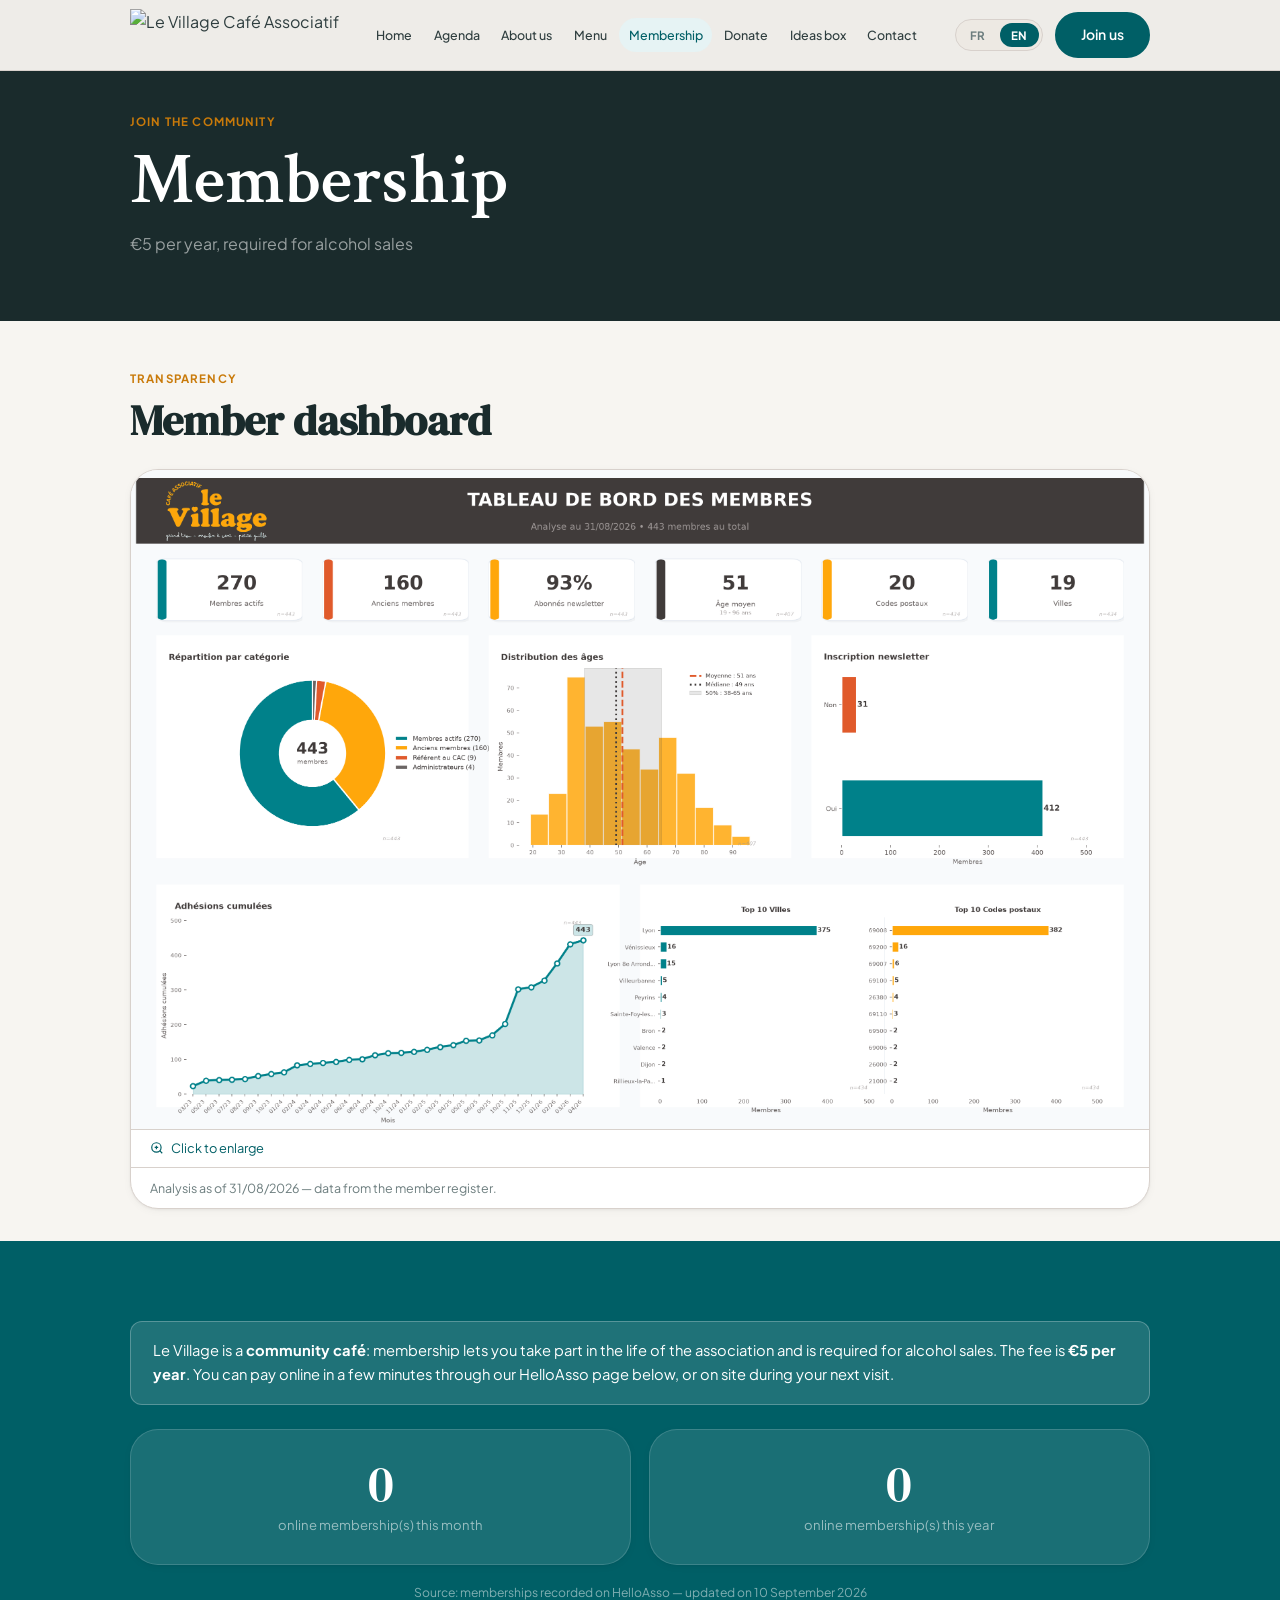
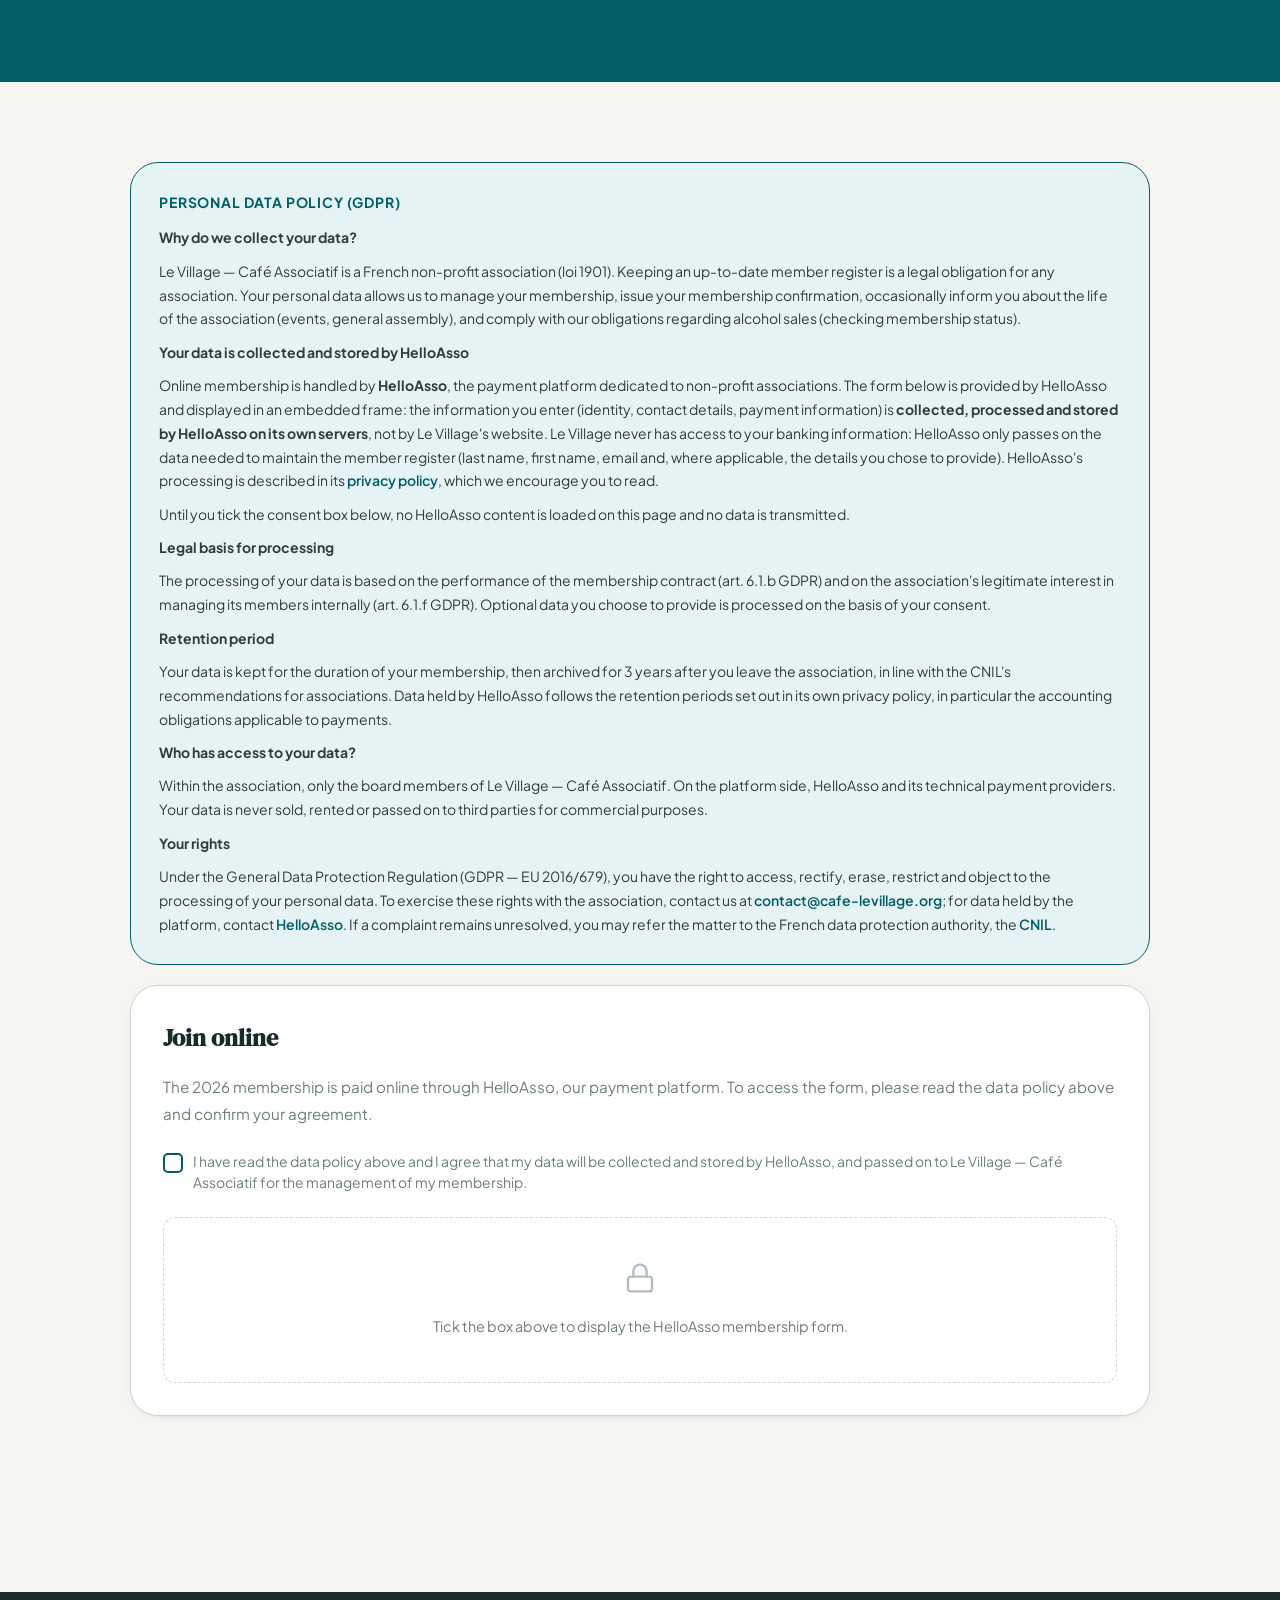
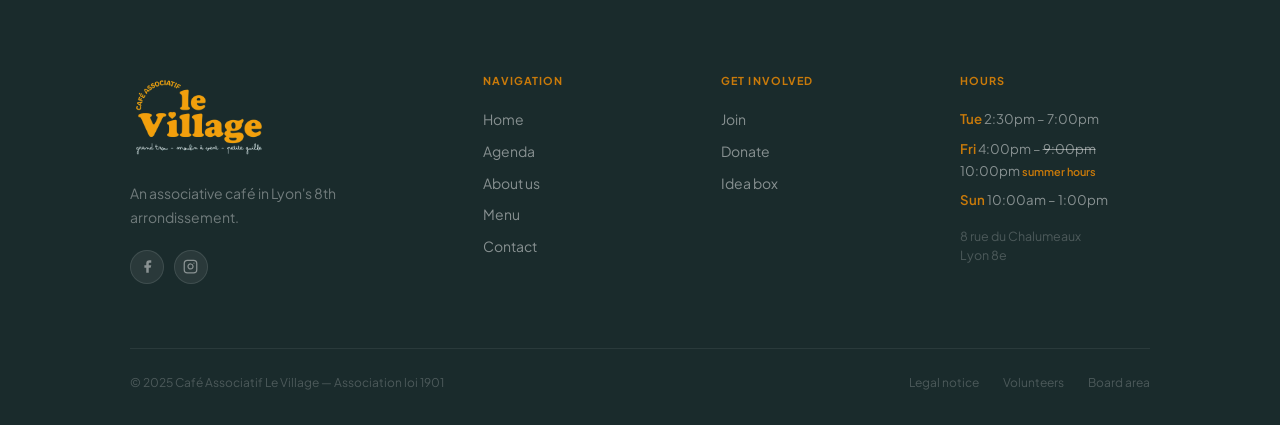
==== adhesion.html @ 0776494a "style(contenu): retirer les tics d'ecriture IA sur adhesion, don et benevoles Troisieme partie de la" ====
<!DOCTYPE html>
<html lang="fr">
<head>
  <meta charset="UTF-8">
  <meta name="viewport" content="width=device-width, initial-scale=1.0">
  <title>Adhésion — Le Village · Café Associatif Lyon 8e</title>
  <link rel="preconnect" href="https://fonts.googleapis.com">
  <link rel="preconnect" href="https://fonts.gstatic.com" crossorigin>
  <link rel="icon" type="image/jpeg" href="assets/images/favicon.jpg">
  <link rel="stylesheet" href="assets/css/village-shared.css">
  <style>
    .stats-grid { display:grid; grid-template-columns:1fr 1fr; gap:1.1rem; }
    .stat-card { background:var(--white); border:1px solid var(--border); border-radius:var(--r-xl); padding:1.75rem 1.25rem; text-align:center; box-shadow:var(--shadow-sm); }
    .stat-num  { font-family:var(--font-display); font-size:3.2rem; color:var(--teal); line-height:1; display:block; margin-bottom:.3rem; }
    .stat-lbl  { font-size:.82rem; color:var(--muted); }
    .banner .banner-hl { color:var(--white); }
    .stats-source { text-align:center; font-size:.76rem; color:rgba(255,255,255,.5); margin-top:1.1rem; margin-bottom:0; }
    .adhesion-card { background:var(--white); border:1px solid var(--border); border-radius:var(--r-xl); padding:2rem; box-shadow:var(--shadow-sm); margin-top:1.25rem; }
    .adhesion-card h2 { font-family:var(--font-display); font-size:1.5rem; color:var(--dark); margin-bottom:1rem; }
    .adhesion-card > p { font-size:.95rem; color:var(--muted); line-height:1.75; margin-bottom:1.5rem; }
    .sr-only { position:absolute; width:1px; height:1px; padding:0; margin:-1px; overflow:hidden; clip:rect(0,0,0,0); white-space:nowrap; border:0; }
    .checkbox-label { display:flex; align-items:flex-start; gap:.65rem; font-size:.875rem; color:var(--muted); cursor:pointer; line-height:1.5; }
    .checkbox-box { display:block; flex:0 0 1.25rem; width:1.25rem; height:1.25rem; margin-top:.1rem; border:2px solid var(--teal); border-radius:5px; background:var(--white); position:relative; transition:background .15s, border-color .15s; }
    #rgpd-consent:checked + .checkbox-label .checkbox-box { background:var(--amber); border-color:var(--amber); }
    #rgpd-consent:checked + .checkbox-label .checkbox-box::after { content:''; position:absolute; left:4px; top:1px; width:6px; height:10px; border:solid var(--white); border-width:0 2px 2px 0; transform:rotate(45deg); }
    #rgpd-consent:focus-visible + .checkbox-label .checkbox-box { outline:2px solid var(--teal); outline-offset:2px; }
    .ha-gate { border:1.5px dashed var(--border); border-radius:var(--r-md); padding:2.75rem 1.5rem; text-align:center; margin-top:1.5rem; background:var(--bg, transparent); }
    .ha-gate svg { width:2rem; height:2rem; color:var(--muted); opacity:.5; margin-bottom:.85rem; }
    .ha-gate p { font-size:.9rem; color:var(--muted); line-height:1.6; margin:0; }
    .ha-widget { margin-top:1.5rem; animation:fadeUp .45s ease both; }
    .ha-widget iframe { width:100%; height:750px; border:none; border-radius:var(--r-md); display:block; }
    .ha-fallback { font-size:.82rem; color:var(--muted); text-align:center; line-height:1.6; margin:1rem 0 0; }
    .ha-fallback a { color:var(--teal); font-weight:600; }
    @keyframes fadeUp { from { opacity:0; transform:translateY(10px); } to { opacity:1; transform:none; } }
    .rgpd-card { background:var(--teal-light); border:1.5px solid var(--teal); border-radius:var(--r-xl); padding:1.75rem; }
    .rgpd-card h3 { font-size:.875rem; font-weight:700; color:var(--teal); margin-bottom:.75rem; text-transform:uppercase; letter-spacing:.06em; }
    .rgpd-card p  { font-size:.875rem; color:var(--text); line-height:1.7; margin-bottom:.6rem; }
    .rgpd-card p:last-child { margin-bottom:0; }
    .rgpd-card a  { color:var(--teal); font-weight:600; }
    .dashboard-card { background:var(--white); border:1px solid var(--border); border-radius:var(--r-xl); overflow:hidden; box-shadow:var(--shadow-sm); margin-bottom:2rem; }
    .dashboard-card figcaption { font-size:.78rem; color:var(--muted); padding:.6rem 1.2rem; border-top:1px solid var(--border); }
    .dashboard-card .zoom-hint { justify-content:flex-start; padding:.5rem 1.2rem; }
    @media (max-width:600px) { .stats-grid { grid-template-columns:1fr; } .adhesion-card { padding:1.5rem 1.15rem; } }
  </style>
</head>
<body>

  <nav class="site-nav scrolled" id="site-nav">
    <div class="nav-inner">
      <a href="index.html" class="nav-logo"><img src="assets/images/logo-header.png" alt="Le Village Café Associatif"></a>
      <div class="nav-links" role="navigation">
        <a href="index.html" data-fr="Accueil" data-en="Home">Accueil</a>
        <a href="agenda.html" data-fr="Agenda" data-en="Agenda">Agenda</a>
        <a href="qui-sommes-nous.html" data-fr="Qui sommes-nous" data-en="About us">Qui sommes-nous</a>
        <a href="carte.html" data-fr="La Carte" data-en="Menu">La Carte</a>
        <a href="adhesion.html" class="active" data-fr="Adhésion" data-en="Membership">Adhésion</a>
        <a href="don.html" data-fr="Faire un don" data-en="Donate">Faire un don</a>
        <a href="boite-a-idees.html" data-fr="Boîte à idées" data-en="Ideas box">Boîte à idées</a>
        <a href="contact.html" data-fr="Contact" data-en="Contact">Contact</a>
      </div>
      <div class="nav-right">
        <div class="lang-switch">
          <button class="lang-btn active" data-lang="fr">FR</button>
          <button class="lang-btn" data-lang="en">EN</button>
        </div>
        <a href="adhesion.html" class="btn btn-primary nav-adhere" data-fr="Adhérer" data-en="Join us">Adhérer</a>
        <button class="nav-burger" id="nav-burger" aria-label="Menu" aria-expanded="false"><span></span><span></span><span></span></button>
      </div>
    </div>
  </nav>
  <div class="nav-drawer" id="nav-drawer">
    <a href="index.html" data-fr="Accueil" data-en="Home">Accueil</a>
    <a href="agenda.html" data-fr="Agenda" data-en="Agenda">Agenda</a>
    <a href="qui-sommes-nous.html" data-fr="Qui sommes-nous" data-en="About us">Qui sommes-nous</a>
    <a href="carte.html" data-fr="La Carte" data-en="Menu">La Carte</a>
    <a href="adhesion.html" data-fr="Adhésion" data-en="Membership">Adhésion</a>
    <a href="don.html" data-fr="Faire un don" data-en="Donate">Faire un don</a>
    <a href="boite-a-idees.html" data-fr="Boîte à idées" data-en="Ideas box">Boîte à idées</a>
    <a href="contact.html" data-fr="Contact" data-en="Contact">Contact</a>
  </div>

  <div class="page-hd">
    <div class="page-hd-inner">
      <span class="page-hd-label fin fin-1" data-fr="Rejoindre la communauté" data-en="Join the community">Rejoindre la communauté</span>
      <h1 class="page-hd-title fin fin-2" data-fr="Adhésion" data-en="Membership">Adhésion</h1>
      <p class="page-hd-sub fin fin-3" data-fr="5 € par an, obligatoire pour la vente d'alcool" data-en="€5 per year, required for alcohol sales">5 € par an, obligatoire pour la vente d'alcool</p>
    </div>
  </div>

  <main>
    <!-- Tableau de bord membres -->
    <section style="padding:3rem 0 0;">
      <div class="container">
        <p class="s-label reveal" data-fr="Transparence" data-en="Transparency">Transparence</p>
        <h2 class="s-title reveal" style="margin-bottom:1.5rem;" data-fr="Tableau de bord des membres" data-en="Member dashboard">Tableau de bord des membres</h2>
        <figure class="dashboard-card reveal">
          <img src="assets/images/dashboard-membres.png" class="js-zoomable" alt="Tableau de bord anonymisé des membres du Village" style="width:100%;display:block;">
          <div class="zoom-hint" aria-hidden="true">
            <svg width="14" height="14" viewBox="0 0 24 24" fill="none" stroke="currentColor" stroke-width="2"><circle cx="11" cy="11" r="8"/><line x1="21" y1="21" x2="16.65" y2="16.65"/><line x1="11" y1="8" x2="11" y2="14"/><line x1="8" y1="11" x2="14" y2="11"/></svg>
            <span data-fr="Cliquer pour agrandir" data-en="Click to enlarge">Cliquer pour agrandir</span>
          </div>
          <figcaption data-fr="Analyse au 31/08/2026 — données issues du registre des membres." data-en="Analysis as of 31/08/2026 — data from the member register.">Analyse au 31/08/2026 — données issues du registre des membres.</figcaption>
        </figure>
      </div>
    </section>

    <!-- Notice + stats -->
    <section class="band-teal">
      <div class="container">
        <div class="banner reveal" style="background:rgba(255,255,255,.12);border:1.5px solid rgba(255,255,255,.25);color:white;">
          <p data-fr-rich="Le Village est un <strong class=&quot;banner-hl&quot;>café associatif</strong> : l'adhésion permet de participer à la vie de l'association et est obligatoire pour la vente d'alcool. La cotisation est de <strong class=&quot;banner-hl&quot;>5 € par an</strong>. Elle se règle en ligne, en quelques minutes, via notre page HelloAsso ci-dessous, ou directement sur place lors de votre prochaine visite."
             data-en-rich="Le Village is a <strong class=&quot;banner-hl&quot;>community café</strong>: membership lets you take part in the life of the association and is required for alcohol sales. The fee is <strong class=&quot;banner-hl&quot;>€5 per year</strong>. You can pay online in a few minutes through our HelloAsso page below, or on site during your next visit.">Le Village est un <strong class="banner-hl">café associatif</strong> : l'adhésion permet de participer à la vie de l'association et est obligatoire pour la vente d'alcool. La cotisation est de <strong class="banner-hl">5 € par an</strong>. Elle se règle en ligne, en quelques minutes, via notre page HelloAsso ci-dessous, ou directement sur place lors de votre prochaine visite.</p>
        </div>
        <div class="stats-grid reveal" style="margin-top:1.5rem;">
          <div class="stat-card" style="background:rgba(255,255,255,.1);border-color:rgba(255,255,255,.15);">
            <span class="stat-num" id="stat-mois" style="color:white;">—</span>
            <p class="stat-lbl" style="color:rgba(255,255,255,.55);" data-fr="adhésion(s) en ligne ce mois-ci" data-en="online membership(s) this month">adhésion(s) en ligne ce mois-ci</p>
          </div>
          <div class="stat-card" style="background:rgba(255,255,255,.1);border-color:rgba(255,255,255,.15);">
            <span class="stat-num" id="stat-annee" style="color:white;">—</span>
            <p class="stat-lbl" style="color:rgba(255,255,255,.55);" data-fr="adhésion(s) en ligne cette année" data-en="online membership(s) this year">adhésion(s) en ligne cette année</p>
          </div>
        </div>
        <p class="stats-source reveal" id="stats-source" hidden>
          <span data-fr="Source : adhésions enregistrées sur HelloAsso — mis à jour le" data-en="Source: memberships recorded on HelloAsso — updated on">Source : adhésions enregistrées sur HelloAsso — mis à jour le</span>
          <span id="stats-updated">—</span>
        </p>
      </div>
    </section>

    <!-- RGPD (à lire) puis adhésion en ligne HelloAsso -->
    <section style="padding:5rem 0;">
      <div class="container">

        <!-- RGPD : affiché avant le formulaire, la case de consentement en bas
             conditionne l'affichage du widget HelloAsso. -->
        <div class="rgpd-card reveal" id="rgpd-info">
          <h3 data-fr="Politique de gestion des données personnelles (RGPD)" data-en="Personal data policy (GDPR)">Politique de gestion des données personnelles (RGPD)</h3>

          <p><strong data-fr="Pourquoi collectons-nous vos données ?" data-en="Why do we collect your data?">Pourquoi collectons-nous vos données ?</strong></p>
          <p data-fr="Le Village — Café Associatif est une association loi 1901. La tenue d'un registre des membres à jour est une obligation légale pour toute association. Vos données personnelles nous permettent de gérer votre adhésion, de vous délivrer une confirmation de membre, de vous informer ponctuellement de la vie de l'association (événements, assemblée générale), et de respecter nos obligations liées à la vente d'alcool (obligation de vérifier la qualité de membre)."
             data-en="Le Village — Café Associatif is a French non-profit association (loi 1901). Keeping an up-to-date member register is a legal obligation for any association. Your personal data allows us to manage your membership, issue your membership confirmation, occasionally inform you about the life of the association (events, general assembly), and comply with our obligations regarding alcohol sales (checking membership status).">Le Village — Café Associatif est une association loi 1901. La tenue d'un registre des membres à jour est une obligation légale pour toute association. Vos données personnelles nous permettent de gérer votre adhésion, de vous délivrer une confirmation de membre, de vous informer ponctuellement de la vie de l'association (événements, assemblée générale), et de respecter nos obligations liées à la vente d'alcool (obligation de vérifier la qualité de membre).</p>

          <p><strong data-fr="Vos données sont collectées et stockées par HelloAsso" data-en="Your data is collected and stored by HelloAsso">Vos données sont collectées et stockées par HelloAsso</strong></p>
          <p data-fr-rich="L'adhésion en ligne est gérée par <strong>HelloAsso</strong>, la plateforme de paiement dédiée aux associations. Le formulaire ci-dessous est fourni par HelloAsso et affiché dans un cadre intégré : les informations que vous y saisissez (identité, coordonnées, informations de paiement) sont <strong>collectées, traitées et stockées par HelloAsso sur ses propres serveurs</strong>, et non par le site du Village. Le Village n'a jamais accès à vos informations bancaires : nous ne recevons de HelloAsso que les données nécessaires à la tenue du registre des membres (nom, prénom, email et, le cas échéant, les informations que vous avez choisi de renseigner). Le traitement réalisé par HelloAsso est décrit dans sa <a href=&quot;https://www.helloasso.com/confidentialite&quot; target=&quot;_blank&quot; rel=&quot;noopener&quot;>politique de confidentialité</a>, que nous vous invitons à consulter."
             data-en-rich="Online membership is handled by <strong>HelloAsso</strong>, the payment platform dedicated to non-profit associations. The form below is provided by HelloAsso and displayed in an embedded frame: the information you enter (identity, contact details, payment information) is <strong>collected, processed and stored by HelloAsso on its own servers</strong>, not by Le Village's website. Le Village never has access to your banking information: HelloAsso only passes on the data needed to maintain the member register (last name, first name, email and, where applicable, the details you chose to provide). HelloAsso's processing is described in its <a href=&quot;https://www.helloasso.com/confidentialite&quot; target=&quot;_blank&quot; rel=&quot;noopener&quot;>privacy policy</a>, which we encourage you to read.">L'adhésion en ligne est gérée par <strong>HelloAsso</strong>, la plateforme de paiement dédiée aux associations. Le formulaire ci-dessous est fourni par HelloAsso et affiché dans un cadre intégré : les informations que vous y saisissez (identité, coordonnées, informations de paiement) sont <strong>collectées, traitées et stockées par HelloAsso sur ses propres serveurs</strong>, et non par le site du Village. Le Village n'a jamais accès à vos informations bancaires : nous ne recevons de HelloAsso que les données nécessaires à la tenue du registre des membres (nom, prénom, email et, le cas échéant, les informations que vous avez choisi de renseigner). Le traitement réalisé par HelloAsso est décrit dans sa <a href="https://www.helloasso.com/confidentialite" target="_blank" rel="noopener">politique de confidentialité</a>, que nous vous invitons à consulter.</p>
          <p data-fr="Tant que vous n'avez pas coché la case de consentement ci-dessous, aucun élément HelloAsso n'est chargé sur cette page et aucune donnée n'est transmise."
             data-en="Until you tick the consent box below, no HelloAsso content is loaded on this page and no data is transmitted.">Tant que vous n'avez pas coché la case de consentement ci-dessous, aucun élément HelloAsso n'est chargé sur cette page et aucune donnée n'est transmise.</p>

          <p><strong data-fr="Base légale du traitement" data-en="Legal basis for processing">Base légale du traitement</strong></p>
          <p data-fr="Le traitement de vos données repose sur l'exécution du contrat d'adhésion (art. 6.1.b du RGPD) et sur l'intérêt légitime de l'association pour la gestion interne de ses membres (art. 6.1.f du RGPD). Les données facultatives que vous choisissez de renseigner sont traitées sur la base de votre consentement."
             data-en="The processing of your data is based on the performance of the membership contract (art. 6.1.b GDPR) and on the association's legitimate interest in managing its members internally (art. 6.1.f GDPR). Optional data you choose to provide is processed on the basis of your consent.">Le traitement de vos données repose sur l'exécution du contrat d'adhésion (art. 6.1.b du RGPD) et sur l'intérêt légitime de l'association pour la gestion interne de ses membres (art. 6.1.f du RGPD). Les données facultatives que vous choisissez de renseigner sont traitées sur la base de votre consentement.</p>

          <p><strong data-fr="Durée de conservation" data-en="Retention period">Durée de conservation</strong></p>
          <p data-fr="Vos données sont conservées pendant la durée de votre adhésion, puis archivées pendant 3 ans après votre départ de l'association, conformément aux recommandations de la CNIL pour les associations. Les données conservées par HelloAsso suivent les durées indiquées dans sa propre politique de confidentialité, notamment les obligations comptables applicables aux paiements."
             data-en="Your data is kept for the duration of your membership, then archived for 3 years after you leave the association, in line with the CNIL's recommendations for associations. Data held by HelloAsso follows the retention periods set out in its own privacy policy, in particular the accounting obligations applicable to payments.">Vos données sont conservées pendant la durée de votre adhésion, puis archivées pendant 3 ans après votre départ de l'association, conformément aux recommandations de la CNIL pour les associations. Les données conservées par HelloAsso suivent les durées indiquées dans sa propre politique de confidentialité, notamment les obligations comptables applicables aux paiements.</p>

          <p><strong data-fr="Qui a accès à vos données ?" data-en="Who has access to your data?">Qui a accès à vos données ?</strong></p>
          <p data-fr="Côté association, uniquement les membres du conseil d'administration du Village — Café Associatif. Côté plateforme, HelloAsso et ses prestataires techniques de paiement. Vos données ne sont jamais revendues, louées ni transmises à des tiers à des fins commerciales."
             data-en="Within the association, only the board members of Le Village — Café Associatif. On the platform side, HelloAsso and its technical payment providers. Your data is never sold, rented or passed on to third parties for commercial purposes.">Côté association, uniquement les membres du conseil d'administration du Village — Café Associatif. Côté plateforme, HelloAsso et ses prestataires techniques de paiement. Vos données ne sont jamais revendues, louées ni transmises à des tiers à des fins commerciales.</p>

          <p><strong data-fr="Vos droits" data-en="Your rights">Vos droits</strong></p>
          <p data-fr-rich="Conformément au Règlement Général sur la Protection des Données (RGPD — UE 2016/679), vous disposez d'un droit d'accès, de rectification, d'effacement, de limitation et d'opposition au traitement de vos données personnelles. Pour exercer ces droits auprès de l'association, contactez-nous à <a href=&quot;mailto:contact@cafe-levillage.org&quot;>contact@cafe-levillage.org</a> ; pour les données détenues par la plateforme, adressez-vous à <a href=&quot;https://www.helloasso.com/confidentialite&quot; target=&quot;_blank&quot; rel=&quot;noopener&quot;>HelloAsso</a>. En cas de réclamation non résolue, vous pouvez saisir la <a href=&quot;https://www.cnil.fr&quot; target=&quot;_blank&quot; rel=&quot;noopener&quot;>Commission Nationale de l'Informatique et des Libertés (CNIL)</a>."
             data-en-rich="Under the General Data Protection Regulation (GDPR — EU 2016/679), you have the right to access, rectify, erase, restrict and object to the processing of your personal data. To exercise these rights with the association, contact us at <a href=&quot;mailto:contact@cafe-levillage.org&quot;>contact@cafe-levillage.org</a>; for data held by the platform, contact <a href=&quot;https://www.helloasso.com/confidentialite&quot; target=&quot;_blank&quot; rel=&quot;noopener&quot;>HelloAsso</a>. If a complaint remains unresolved, you may refer the matter to the French data protection authority, the <a href=&quot;https://www.cnil.fr&quot; target=&quot;_blank&quot; rel=&quot;noopener&quot;>CNIL</a>.">Conformément au Règlement Général sur la Protection des Données (RGPD — UE 2016/679), vous disposez d'un droit d'accès, de rectification, d'effacement, de limitation et d'opposition au traitement de vos données personnelles. Pour exercer ces droits auprès de l'association, contactez-nous à <a href="mailto:contact@cafe-levillage.org">contact@cafe-levillage.org</a> ; pour les données détenues par la plateforme, adressez-vous à <a href="https://www.helloasso.com/confidentialite" target="_blank" rel="noopener">HelloAsso</a>. En cas de réclamation non résolue, vous pouvez saisir la <a href="https://www.cnil.fr" target="_blank" rel="noopener">Commission Nationale de l'Informatique et des Libertés (CNIL)</a>.</p>
        </div>

        <!-- Adhésion en ligne : le widget n'est chargé qu'après consentement -->
        <div class="adhesion-card reveal" id="adhesion-card">
          <h2 data-fr="Adhérer en ligne" data-en="Join online">Adhérer en ligne</h2>
          <p data-fr="L'adhésion 2026 se règle en ligne via HelloAsso, notre plateforme de paiement. Pour accéder au formulaire, merci de lire la politique de gestion des données ci-dessus et de confirmer votre accord."
             data-en="The 2026 membership is paid online through HelloAsso, our payment platform. To access the form, please read the data policy above and confirm your agreement.">L'adhésion 2026 se règle en ligne via HelloAsso, notre plateforme de paiement. Pour accéder au formulaire, merci de lire la politique de gestion des données ci-dessus et de confirmer votre accord.</p>

          <div class="form-group checkbox-group">
            <input type="checkbox" id="rgpd-consent" name="rgpd" class="sr-only" aria-controls="ha-widget">
            <label for="rgpd-consent" class="checkbox-label">
              <span class="checkbox-box" aria-hidden="true"></span>
              <span data-fr="J'ai lu la politique de gestion des données ci-dessus et j'accepte que mes données soient collectées et stockées par HelloAsso, ainsi que transmises au Village — Café Associatif pour la gestion de mon adhésion."
                    data-en="I have read the data policy above and I agree that my data will be collected and stored by HelloAsso, and passed on to Le Village — Café Associatif for the management of my membership.">J'ai lu la politique de gestion des données ci-dessus et j'accepte que mes données soient collectées et stockées par HelloAsso, ainsi que transmises au Village — Café Associatif pour la gestion de mon adhésion.</span>
            </label>
          </div>

          <div class="ha-gate" id="ha-gate">
            <svg viewBox="0 0 24 24" fill="none" stroke="currentColor" stroke-width="1.8" stroke-linecap="round" stroke-linejoin="round" aria-hidden="true"><rect x="3" y="11" width="18" height="11" rx="2"/><path d="M7 11V7a5 5 0 0 1 10 0v4"/></svg>
            <p data-fr="Cochez la case ci-dessus pour afficher le formulaire d'adhésion HelloAsso."
               data-en="Tick the box above to display the HelloAsso membership form.">Cochez la case ci-dessus pour afficher le formulaire d'adhésion HelloAsso.</p>
          </div>

          <div class="ha-widget" id="ha-widget" hidden>
            <iframe id="haWidget"
                    title="Formulaire d'adhésion HelloAsso"
                    data-fr-title="Formulaire d'adhésion HelloAsso"
                    data-en-title="HelloAsso membership form"
                    allow="payment 'self' https://paymenthub.helloassopay.com https://helloasso.com"
                    scrolling="auto"
                    loading="lazy"></iframe>
            <p class="ha-fallback" data-fr-rich="Le formulaire ne s'affiche pas ? <a href=&quot;https://www.helloasso.com/associations/cafe-associatif-le-village/adhesions/adhesion-au-village-cafe-associatif-2026&quot; target=&quot;_blank&quot; rel=&quot;noopener&quot;>Ouvrir la page d'adhésion sur HelloAsso</a>."
                                    data-en-rich="Form not showing? <a href=&quot;https://www.helloasso.com/associations/cafe-associatif-le-village/adhesions/adhesion-au-village-cafe-associatif-2026&quot; target=&quot;_blank&quot; rel=&quot;noopener&quot;>Open the membership page on HelloAsso</a>.">Le formulaire ne s'affiche pas ? <a href="https://www.helloasso.com/associations/cafe-associatif-le-village/adhesions/adhesion-au-village-cafe-associatif-2026" target="_blank" rel="noopener">Ouvrir la page d'adhésion sur HelloAsso</a>.</p>
          </div>
        </div>
      </div>
    </section>
  </main>

  <footer class="site-footer">
    <div class="container">
      <div class="footer-grid">
        <div><img src="assets/images/logo-detoure-orange.png" alt="Le Village" class="footer-logo"><p class="footer-tagline" data-fr="Un café associatif du 8e arrondissement de Lyon." data-en="An associative café in Lyon's 8th arrondissement.">Un café associatif du 8e arrondissement de Lyon.</p><div class="footer-social"><a href="https://www.facebook.com/profile.php?id=61574530611496" class="soc-btn" target="_blank" rel="noopener" aria-label="Facebook"><svg viewBox="0 0 24 24" fill="currentColor"><path d="M18 2h-3a5 5 0 0 0-5 5v3H7v4h3v8h4v-8h3l1-4h-4V7a1 1 0 0 1 1-1h3z"/></svg></a><a href="https://www.instagram.com/cafe_associatif_le_village" class="soc-btn" target="_blank" rel="noopener" aria-label="Instagram"><svg viewBox="0 0 24 24" fill="none" stroke="currentColor" stroke-width="2" stroke-linecap="round" stroke-linejoin="round"><rect x="2" y="2" width="20" height="20" rx="5" ry="5"/><path d="M16 11.37A4 4 0 1 1 12.63 8 4 4 0 0 1 16 11.37z"/><line x1="17.5" y1="6.5" x2="17.51" y2="6.5"/></svg></a></div></div>
        <div><p class="fc-title" data-fr="Navigation" data-en="Navigation">Navigation</p><nav class="fc-links"><a href="index.html" data-fr="Accueil" data-en="Home">Accueil</a><a href="agenda.html" data-fr="Agenda" data-en="Agenda">Agenda</a><a href="qui-sommes-nous.html" data-fr="Qui sommes-nous" data-en="About us">Qui sommes-nous</a><a href="carte.html" data-fr="La Carte" data-en="Menu">La Carte</a><a href="contact.html" data-fr="Contact" data-en="Contact">Contact</a></nav></div>
        <div><p class="fc-title" data-fr="Participer" data-en="Get involved">Participer</p><nav class="fc-links"><a href="adhesion.html" data-fr="Adhérer" data-en="Join">Adhérer</a><a href="don.html" data-fr="Faire un don" data-en="Donate">Faire un don</a><a href="boite-a-idees.html" data-fr="Boîte à idées" data-en="Idea box">Boîte à idées</a></nav></div>
        <div><p class="fc-title" data-fr="Horaires" data-en="Hours">Horaires</p><div class="fc-hours"><p class="fc-hour" data-fr-rich="<strong>Mar</strong> 14h30 – 19h00" data-en-rich="<strong>Tue</strong> 2:30pm – 7:00pm"><strong>Mar</strong> 14h30 – 19h00</p><p class="fc-hour" data-fr-rich="<strong>Ven</strong> 16h00 – <s>21h00</s> 22h00 <span class=&quot;summer-note&quot;>en heures d'été</span>" data-en-rich="<strong>Fri</strong> 4:00pm – <s>9:00pm</s> 10:00pm <span class=&quot;summer-note&quot;>summer hours</span>"><strong>Ven</strong> 16h00 – <s>21h00</s> 22h00 <span class="summer-note">en heures d'été</span></p><p class="fc-hour" data-fr-rich="<strong>Dim</strong> 10h00 – 13h00" data-en-rich="<strong>Sun</strong> 10:00am – 1:00pm"><strong>Dim</strong> 10h00 – 13h00</p></div><p style="font-size:.78rem;color:rgba(255,255,255,.22);margin-top:1rem;line-height:1.5;">8 rue du Chalumeaux<br>Lyon 8e</p></div>
      </div>
      <div class="footer-bottom"><span>© 2025 Café Associatif Le Village — Association loi 1901</span><div class="footer-bottom-links"><a href="contact.html" data-fr="Mentions légales" data-en="Legal notice">Mentions légales</a><a href="benevoles.html" data-fr="Bénévoles" data-en="Volunteers">Bénévoles</a><a href="ca.html" data-fr="Espace CA" data-en="Board area">Espace CA</a></div></div>
    </div>
  </footer>

  <script src="assets/js/village-i18n.js"></script>
  <script>
    const burger = document.getElementById('nav-burger'), drawer = document.getElementById('nav-drawer');
    burger.addEventListener('click', () => { const open = burger.classList.toggle('open'); drawer.classList.toggle('open', open); burger.setAttribute('aria-expanded', open); document.body.style.overflow = open ? 'hidden' : ''; });
    drawer.querySelectorAll('a').forEach(a => a.addEventListener('click', () => { burger.classList.remove('open'); drawer.classList.remove('open'); burger.setAttribute('aria-expanded', false); document.body.style.overflow = ''; }));
    const obs = new IntersectionObserver(es => es.forEach(e => { if (e.isIntersecting) { e.target.classList.add('v'); obs.unobserve(e.target); } }), { threshold: 0.1 });
    document.querySelectorAll('.reveal').forEach(el => obs.observe(el));

    // Page d'adhésion HelloAsso : campagne courante.
    const HA_ORIGIN     = 'https://www.helloasso.com';
    const HA_CAMPAIGN   = HA_ORIGIN + '/associations/cafe-associatif-le-village/adhesions/adhesion-au-village-cafe-associatif-2026';
    const HA_WIDGET_URL = HA_CAMPAIGN + '/widget';
    const HA_MAX_HEIGHT = 4000; // borne haute de sécurité pour les messages reçus

    document.addEventListener('DOMContentLoaded', () => {

      // ── Décompte des adhésions en ligne ────────────────────────────────
      // Le fichier est régénéré depuis l'API HelloAsso par le workflow
      // .github/workflows/helloasso-stats.yml (le secret d'API ne peut pas
      // vivre dans une page statique).
      const statMois    = document.getElementById('stat-mois');
      const statAnnee   = document.getElementById('stat-annee');
      const statUpdated = document.getElementById('stats-updated');
      let generatedAt = null;

      function renderUpdatedAt() {
        if (!generatedAt) return;
        const locale = (window.i18n && window.i18n.locale === 'en') ? 'en-GB' : 'fr-FR';
        statUpdated.textContent = generatedAt.toLocaleDateString(locale, { day: 'numeric', month: 'long', year: 'numeric' });
      }

      fetch('data/adhesions-stats.json', { cache: 'no-cache' })
        .then(res => res.ok ? res.json() : Promise.reject(new Error('HTTP ' + res.status)))
        .then(data => {
          if (typeof data.total_mois  === 'number') statMois.textContent  = data.total_mois;
          if (typeof data.total_annee === 'number') statAnnee.textContent = data.total_annee;
          if (data.generated_at) {
            const d = new Date(data.generated_at);
            if (!isNaN(d.getTime())) {
              generatedAt = d;
              renderUpdatedAt();
              document.getElementById('stats-source').hidden = false;
            }
          }
        })
        .catch(err => console.warn('Décompte des adhésions indisponible :', err));

      document.addEventListener('i18n:changed', renderUpdatedAt);

      // ── Consentement RGPD → chargement du widget HelloAsso ─────────────
      // Aucune requête vers HelloAsso n'est émise tant que la case n'est pas
      // cochée : l'iframe reste sans src.
      const consent    = document.getElementById('rgpd-consent');
      const gate       = document.getElementById('ha-gate');
      const widgetWrap = document.getElementById('ha-widget');
      const iframe     = document.getElementById('haWidget');

      function applyConsent() {
        if (consent.checked) {
          gate.hidden = true;
          widgetWrap.hidden = false;
          if (iframe.getAttribute('src') !== HA_WIDGET_URL) iframe.setAttribute('src', HA_WIDGET_URL);
        } else {
          widgetWrap.hidden = true;
          gate.hidden = false;
          iframe.removeAttribute('src');
          iframe.style.height = '';
        }
      }

      // Certains navigateurs restaurent l'état des cases au retour arrière.
      consent.checked = false;
      consent.addEventListener('change', applyConsent);
      applyConsent();

      // ── Redimensionnement de l'iframe piloté par HelloAsso ─────────────
      window.addEventListener('message', event => {
        if (event.origin !== HA_ORIGIN) return;
        if (!event.data || typeof event.data !== 'object') return;
        const height = parseFloat(event.data.height);
        if (!isFinite(height) || height <= 0 || height > HA_MAX_HEIGHT) return;
        if (height > parseFloat(iframe.style.height || 0)) iframe.style.height = Math.ceil(height) + 'px';
      });
    });
  </script>
  <script src="assets/js/lightbox.js" defer></script>
</body>
</html>
---- assets/css/village-shared.css ----
/* ============================================
   LE VILLAGE — Shared Design System
   Tokens · Reset · Nav · Footer · Utilities
   ============================================ */

@import url('https://fonts.googleapis.com/css2?family=DM+Serif+Display:ital@0;1&family=Caveat:wght@600;700&family=Plus+Jakarta+Sans:wght@300;400;500;600;700&family=Crimson+Text:ital,wght@0,600;0,700;1,400;1,600&display=swap');

/* ─── TOKENS ──────────────────────────────── */
:root {
  --teal:        #005F66;
  --teal-mid:    #007A82;
  --teal-light:  #E6F3F4;
  --amber:       #C97A0A;
  --amber-light: #FEF3DC;
  --cream:       #F7F5F1;
  --cream-dark:  #EDE9E3;
  --dark:        #1A2B2C;
  --text:        #2E3D3E;
  --muted:       #6C7D7E;
  --border:      #D8D1CC;
  --white:       #FFFFFF;

  --font-display: 'DM Serif Display', Georgia, serif;
  --font-body:    'Plus Jakarta Sans', system-ui, sans-serif;
  --font-hand:    'Caveat', cursive;

  --r-sm: 6px; --r-md: 12px; --r-lg: 20px; --r-xl: 28px; --r-pill: 100px;

  --shadow-sm: 0 1px 3px rgba(0,0,0,.06), 0 2px 8px rgba(0,0,0,.04);
  --shadow-md: 0 4px 16px rgba(0,0,0,.08), 0 1px 4px rgba(0,0,0,.04);
  --shadow-lg: 0 16px 48px rgba(0,0,0,.12), 0 4px 16px rgba(0,0,0,.06);

  --max-w: 1100px;
  --inner-w: 780px;
  --pad: 1.5rem;
}

/* ─── RESET ──────────────────────────────── */
*, *::before, *::after { box-sizing: border-box; margin: 0; padding: 0; }
html { scroll-behavior: smooth; -webkit-text-size-adjust: 100%; }
body { font-family: var(--font-body); font-size: 1rem; line-height: 1.65; color: var(--text); background: var(--cream); -webkit-font-smoothing: antialiased; overflow-x: hidden; }
img { max-width: 100%; display: block; }
a { color: inherit; text-decoration: none; }
ul { list-style: none; }
button { font-family: inherit; cursor: pointer; }

/* ─── LAYOUT ─────────────────────────────── */
.container    { width: 100%; max-width: var(--max-w);   margin: 0 auto; padding: 0 var(--pad); }
.container-sm { width: 100%; max-width: var(--inner-w); margin: 0 auto; padding: 0 var(--pad); }

/* ─── TYPOGRAPHY UTILITIES ───────────────── */
.s-label { font-size:.72rem; font-weight:700; text-transform:uppercase; letter-spacing:.1em; color:var(--amber); margin-bottom:.65rem; display:block; }
.s-title { font-family:var(--font-display); font-size:clamp(1.9rem,4vw,2.6rem); color:var(--dark); line-height:1.12; text-wrap:balance; }
.s-body  { margin-top:.85rem; font-size:1rem; color:var(--muted); line-height:1.78; }

/* ─── BUTTONS ────────────────────────────── */
.btn { display:inline-flex; align-items:center; gap:.4rem; padding:.6rem 1.5rem; border-radius:var(--r-pill); font-family:var(--font-body); font-size:.875rem; font-weight:600; letter-spacing:.01em; border:2px solid transparent; transition:all .2s ease; text-decoration:none; white-space:nowrap; cursor:pointer; }
.btn-lg { padding:.8rem 2.2rem; font-size:1rem; }
.btn-primary  { background:var(--teal);  color:var(--white); border-color:var(--teal); }
.btn-primary:hover  { background:var(--dark); border-color:var(--dark); transform:translateY(-1px); box-shadow:0 4px 20px rgba(0,95,102,.28); }
.btn-amber    { background:var(--amber); color:var(--white); border-color:var(--amber); }
.btn-amber:hover    { background:#b06808; border-color:#b06808; transform:translateY(-1px); }
.btn-outline  { background:transparent; color:var(--teal); border-color:var(--teal); }
.btn-outline:hover  { background:var(--teal); color:var(--white); }
.btn-ghost    { background:rgba(255,255,255,.12); color:var(--white); border-color:rgba(255,255,255,.3); }
.btn-ghost:hover    { background:rgba(255,255,255,.22); border-color:rgba(255,255,255,.5); }

.btn:disabled,
.btn[aria-disabled="true"] {
  box-shadow: none;
  cursor: not-allowed;
  opacity: 0.5;
  pointer-events: none;
  transform: none;
}

/* ─── CARDS ──────────────────────────────── */
.card { background:var(--white); border:1px solid var(--border); border-radius:var(--r-lg); padding:1.75rem; box-shadow:var(--shadow-sm); }

/* ─── NAV ────────────────────────────────── */
.site-nav { position:fixed; top:0; left:0; right:0; z-index:200; height:70px; display:flex; align-items:center; transition:background .35s, box-shadow .35s; }
.site-nav.scrolled { background:rgba(247, 245, 241, 0.96); backdrop-filter:blur(14px); -webkit-backdrop-filter:blur(14px); box-shadow:0 1px 0 var(--border); }
.nav-inner { display:flex; align-items:center; justify-content:space-between; width:100%; max-width:var(--max-w); margin:0 auto; padding:0 var(--pad); gap:1rem; }
.nav-logo { display:flex; align-items:center; flex-shrink:0; }
.nav-logo img { height:52px; width:auto; transition:opacity .2s; }
.nav-logo:hover img { opacity:.8; }
.nav-links { display:none; align-items:center; gap:.15rem; flex:1; justify-content:center; }
.nav-links a { font-size:.78rem; font-weight:500; color:var(--text); padding:.4rem .6rem; border-radius:var(--r-pill); transition:background .15s, color .15s; white-space:nowrap; }
.nav-links a:hover, .nav-links a.active { background:var(--teal-light); color:var(--teal); }
.nav-right { display:flex; align-items:center; gap:.75rem; flex-shrink:0; }
.nav-adhere { display:none !important; }
.nav-burger { display:flex; flex-direction:column; justify-content:center; gap:5px; width:40px; height:40px; padding:9px; background:none; border:none; cursor:pointer; border-radius:var(--r-sm); }
.nav-burger span { display:block; width:100%; height:2px; background:var(--dark); border-radius:2px; transition:all .28s ease; transform-origin:center; }
.nav-burger.open span:nth-child(1) { transform:translateY(7px) rotate(45deg); }
.nav-burger.open span:nth-child(2) { opacity:0; transform:scaleX(0); }
.nav-burger.open span:nth-child(3) { transform:translateY(-7px) rotate(-45deg); }
.nav-drawer { position:fixed; top:70px; left:0; right:0; bottom:0; background:var(--cream); z-index:199; padding:1.5rem var(--pad); display:flex; flex-direction:column; transform:translateX(100%); transition:transform .35s cubic-bezier(.4,0,.2,1); border-top:1px solid var(--border); overflow-y:auto; }
.nav-drawer.open { transform:translateX(0); }
.nav-drawer a { font-size:1.15rem; font-weight:500; color:var(--text); padding:.9rem 1rem; border-radius:var(--r-md); display:block; transition:background .15s, color .15s; border-bottom:1px solid var(--border); }
.nav-drawer a:last-child { border-bottom:none; }
.nav-drawer a:hover { background:var(--teal-light); color:var(--teal); }

/* ─── PAGE HEADER (inner pages) ──────────── */
.page-hd { background:var(--dark); padding:7rem 0 4rem; }
.page-hd-inner { max-width:var(--max-w); margin:0 auto; padding:0 var(--pad); }
.page-hd-label { font-size:.72rem; font-weight:700; text-transform:uppercase; letter-spacing:.1em; color:var(--amber); margin-bottom:.75rem; display:block; }
.page-hd-title { font-family:'Crimson Text', Georgia, serif; font-size:clamp(2.8rem,7vw,4.5rem); color:var(--white); line-height:1.05; margin-bottom:.75rem; font-weight:600; }
.page-hd-sub { font-size:1rem; color:rgba(255,255,255,.55); max-width:480px; line-height:1.65; }

/* ─── HORIZONTAL BANDS ────────────────────── */
.band-dark { background:var(--dark); padding:5rem 0; }
.band-teal { background:var(--teal); padding:5rem 0; }
.band-dark .s-label  { color:var(--amber); }
.band-dark .s-title  { color:var(--white); }
.band-dark .s-body   { color:rgba(255,255,255,.6); }
.band-teal .s-label  { color:rgba(255,255,255,.6); }
.band-teal .s-title  { color:var(--white); }
.band-teal .s-body   { color:rgba(255,255,255,.7); }

/* ─── FOOTER ─────────────────────────────── */
.site-footer { background:var(--dark); padding:5rem 0 2rem; margin-top:6rem; }
.footer-grid { display:grid; gap:3rem; margin-bottom:4rem; }
.footer-logo { height:90px; width:auto; margin-bottom:1.25rem; opacity:.95; }
.footer-tagline { font-size:.875rem; color:rgba(255,255,255,.38); line-height:1.7; max-width:220px; }
.footer-social { display:flex; gap:.6rem; margin-top:1.25rem; }
.soc-btn { width:34px; height:34px; border-radius:50%; background:rgba(255,255,255,.07); border:1px solid rgba(255,255,255,.1); display:flex; align-items:center; justify-content:center; color:rgba(255,255,255,.45); transition:background .2s, color .2s; }
.soc-btn:hover { background:rgba(255,255,255,.14); color:var(--white); }
.soc-btn svg { width:15px; height:15px; }
.fc-title { font-size:.68rem; font-weight:700; text-transform:uppercase; letter-spacing:.1em; color:var(--amber); margin-bottom:1.1rem; }
.fc-links { display:flex; flex-direction:column; gap:.55rem; }
.fc-links a { font-size:.875rem; color:rgba(255,255,255,.48); transition:color .15s; }
.fc-links a:hover { color:var(--white); }
.fc-hours { display:flex; flex-direction:column; gap:.5rem; }
.fc-hour { font-size:.83rem; color:rgba(255,255,255,.48); }
.fc-hour strong { color:var(--amber); font-weight:600; }

/* Mention « heures d'été » — couleur jaune/ambre de la charte */
.summer-note {
  color: var(--amber);
  font-size: 0.82em;
  font-weight: 600;
  white-space: nowrap;
}
.footer-bottom { border-top:1px solid rgba(255,255,255,.07); padding-top:1.5rem; display:flex; align-items:center; justify-content:space-between; flex-wrap:wrap; gap:1rem; font-size:.75rem; color:rgba(255,255,255,.22); }
.footer-bottom a { color:rgba(255,255,255,.22); transition:color .15s; }
.footer-bottom a:hover { color:rgba(255,255,255,.6); }
.footer-bottom-links { display:flex; gap:1.5rem; }

/* ─── REVEAL ANIMATIONS ──────────────────── */
@keyframes fadeUp { from { opacity:0; transform:translateY(22px); } to { opacity:1; transform:translateY(0); } }
.fin   { opacity:0; animation:fadeUp .6s ease forwards; }
.fin-1 { animation-delay:.08s; } .fin-2 { animation-delay:.18s; }
.fin-3 { animation-delay:.3s;  } .fin-4 { animation-delay:.45s; }
.reveal { opacity:0; transform:translateY(26px); transition:opacity .65s ease, transform .65s ease; }
.reveal.v { opacity:1; transform:translateY(0); }

/* ─── INFO BANNERS ───────────────────────── */
.banner { border-radius:var(--r-md); padding:1.1rem 1.4rem; display:flex; gap:.85rem; align-items:flex-start; font-size:.92rem; line-height:1.6; }
.banner-amber { background:var(--amber-light); border:2px solid var(--amber); color:var(--text); }
.banner-teal  { background:var(--teal-light);  border:2px solid var(--teal);  color:var(--text); }
.banner p { margin:0; }
.banner strong { color:var(--teal); }

/* ─── FORM ELEMENTS ──────────────────────── */
.form-label { display:block; font-weight:600; font-size:.85rem; color:var(--dark); margin-bottom:.4rem; }
.form-input { width:100%; padding:.75rem 1rem; border:1.5px solid var(--border); border-radius:var(--r-md); font-family:var(--font-body); font-size:.95rem; color:var(--text); background:var(--white); transition:border-color .2s, box-shadow .2s; outline:none; }
.form-input:focus { border-color:var(--teal); box-shadow:0 0 0 3px rgba(0,95,102,.1); }
.form-hint { font-size:.78rem; color:var(--muted); margin-top:.3rem; }
.form-group { margin-bottom:1.1rem; }
.form-row { display:grid; grid-template-columns:1fr 1fr; gap:1rem; }
@media (max-width:500px) { .form-row { grid-template-columns:1fr; } }

/* ─── LANGUAGE SWITCHER ──────────────────────── */
.lang-switch { display:inline-flex; align-items:center; gap:.15rem; background:var(--cream-dark); border:1px solid var(--border); border-radius:var(--r-pill); padding:.2rem; flex-shrink:0; }
.lang-btn { font-family:var(--font-body); font-size:.72rem; font-weight:700; letter-spacing:.04em; color:var(--muted); background:none; border:none; padding:.28rem .7rem; border-radius:var(--r-pill); cursor:pointer; transition:background .15s, color .15s; }
.lang-btn:hover { color:var(--teal); }
.lang-btn.active { background:var(--teal); color:var(--white); }
.site-nav:not(.scrolled) .lang-switch { background:rgba(255,255,255,.12); border-color:rgba(255,255,255,.2); }
.site-nav:not(.scrolled) .lang-btn { color:rgba(255,255,255,.6); }
.site-nav:not(.scrolled) .lang-btn:hover { color:var(--white); }
.site-nav:not(.scrolled) .lang-btn.active { background:rgba(255,255,255,.22); color:var(--white); }

/* ─── RESPONSIVE ─────────────────────────── */
@media (min-width:768px) {
  :root { --pad: 2rem; }
  .nav-links  { display:flex; }
  .nav-adhere { display:inline-flex !important; }
  .nav-burger { display:none; }
  .footer-grid { grid-template-columns:1.6fr 1fr 1fr 1fr; }
}
@media (min-width:1024px) { :root { --pad: 2.5rem; } }
@media (prefers-reduced-motion:reduce) { .fin,.reveal { animation:none; opacity:1; transform:none; transition:none; } }

/* ─── PROTECTED PAGES ───────────────────── */
.logout-btn { display:inline-flex; align-items:center; gap:.4rem; margin-top:2.5rem; padding:.65rem 1.75rem; border-radius:var(--r-pill); border:2px solid var(--border); background:var(--white); font-family:var(--font-body); font-size:.875rem; font-weight:600; color:var(--muted); cursor:pointer; transition:all .2s; }
.logout-btn:hover { border-color:var(--teal); color:var(--teal); }

.icon-circle { width:40px; height:40px; border-radius:50%; display:flex; align-items:center; justify-content:center; flex-shrink:0; color:var(--white); }

.icon-circle.teal   { background:var(--teal); }
.icon-circle.amber  { background:var(--amber); }
.icon-circle svg    { width:20px; height:20px; }

/* ─── EVENT POPUP ────────────────────────── */
.event-modal-overlay { position:fixed; inset:0; z-index:1000; display:flex; align-items:center; justify-content:center; padding:1rem; background:rgba(26,43,44,.6); backdrop-filter:blur(10px); -webkit-backdrop-filter:blur(10px); animation:eventOverlayFadeIn .25s ease-out both; }
.event-modal-overlay.is-closing { animation:eventOverlayFadeOut .2s ease-in forwards; }

/* Shell wraps the card so the side nav buttons can straddle its edges */
.event-modal-shell { position:relative; width:100%; max-width:460px; display:flex; }

/* Modal card — no padding: each zone handles its own */
.event-modal { position:relative; flex:1 1 auto; background:var(--white); border-radius:var(--r-xl); box-shadow:var(--shadow-lg); width:100%; max-height:90vh; overflow:auto; padding:0; animation:eventPopIn .4s cubic-bezier(.16,1,.3,1) both; }
.event-modal.is-closing { animation:eventPopOut .2s ease-in forwards; }

/* ── Header zone (eyebrow + title + date) ── dark band, like .hours-sec */
.event-modal__eyebrow,
.event-modal__title,
.event-modal__date { padding-left:1.5rem; padding-right:3.5rem; }

.event-modal__eyebrow { font-size:.72rem; font-weight:700; text-transform:uppercase; letter-spacing:.12em; color:var(--amber); padding-top:1.75rem; padding-bottom:0; display:block; background:var(--dark); }
.event-modal__title { font-family:var(--font-display); font-size:clamp(1.5rem,5vw,1.85rem); color:var(--white); line-height:1.12; margin:0; padding-top:.4rem; background:var(--dark); }
.event-modal__date { font-size:.88rem; font-weight:600; color:rgba(255,255,255,.55); background:var(--dark); padding-top:.55rem; padding-bottom:1.5rem; display:block; border-bottom:1px solid rgba(255,255,255,.07); }

/* ── Body zone (photo, lieu, desc) ── white */
.event-modal__photo {
  overflow: hidden;
  width: 100%;
}

.event-modal .event-modal__photo img {
  display: block;
  height: auto;
  width: 100%;
}
.event-modal__lieu { font-size:.85rem; color:var(--muted); margin:1.1rem 1.5rem .2rem; display:flex; align-items:center; gap:.4rem; }
.event-modal__lieu::before { content:'📍'; font-size:.8rem; }
.event-modal__desc { font-size:.925rem; line-height:1.7; color:var(--text); margin:0 1.5rem 1.25rem; padding-top:.6rem; }

/* ── Links zone ── */
.event-modal__links { display:flex; flex-wrap:wrap; gap:.6rem; padding:.25rem 1.5rem 1.5rem; border-top:1px solid var(--border); margin-top:0; }
.event-modal__link { flex:1 1 auto; text-align:center; padding:.55rem 1rem; border-radius:var(--r-pill); font-family:var(--font-body); font-size:.82rem; font-weight:600; text-decoration:none; border:2px solid transparent; transition:all .2s; white-space:nowrap; }
.event-modal__link--fb  { background:transparent; color:var(--teal); border-color:var(--teal); }
.event-modal__link--fb:hover  { background:var(--teal); color:var(--white); transform:translateY(-1px); }
.event-modal__link--ig  { background:transparent; color:var(--teal); border-color:var(--teal); }
.event-modal__link--ig:hover  { background:var(--teal); color:var(--white); transform:translateY(-1px); }
.event-modal__link--agenda { background:var(--amber); color:var(--white); border-color:var(--amber); flex:1 1 100%; margin-top:.2rem; }
.event-modal__link--agenda:hover { background:#b06808; border-color:#b06808; transform:translateY(-1px); box-shadow:0 4px 16px rgba(201,122,10,.3); }

/* ── Close button ── floats over dark header */
.event-modal__close { position:absolute; top:.75rem; right:.75rem; width:34px; height:34px; border-radius:50%; border:1px solid rgba(255,255,255,.2); background:rgba(255,255,255,.1); color:rgba(255,255,255,.75); font-size:1rem; font-family:var(--font-body); cursor:pointer; display:flex; align-items:center; justify-content:center; transition:background .2s, color .2s, transform .2s; z-index:1; }
.event-modal__close:hover { background:rgba(255,255,255,.22); color:var(--white); transform:rotate(90deg); }
.event-modal__close:focus-visible { outline:2px solid var(--amber); outline-offset:2px; }

/* ── Side navigation buttons ── circular, like the close cross, straddling the card edges */
.event-modal__nav-btn { position:absolute; bottom:3.5rem; width:46px; height:46px; border-radius:50%; border:1px solid rgba(255,255,255,.3); background:var(--teal); color:var(--white); display:flex; align-items:center; justify-content:center; cursor:pointer; z-index:3; box-shadow:0 6px 20px rgba(0,95,102,.38); transition:background .2s, transform .2s, box-shadow .2s, opacity .25s; animation:navBreathe 2.6s ease-in-out infinite; }
.event-modal__nav-btn--prev { left:-23px; }
.event-modal__nav-btn--next { right:-23px; }
.event-modal__nav-arrow { width:22px; height:22px; transition:transform .2s; }
.event-modal__nav-btn:hover:not(:disabled) { background:var(--teal-mid); transform:scale(1.12); box-shadow:0 10px 28px rgba(0,95,102,.5); animation:none; }
.event-modal__nav-btn--prev:hover:not(:disabled) .event-modal__nav-arrow { transform:translateX(-2px); }
.event-modal__nav-btn--next:hover:not(:disabled) .event-modal__nav-arrow { transform:translateX(2px); }
.event-modal__nav-btn:focus-visible { outline:2px solid var(--amber); outline-offset:3px; animation:none; }
.event-modal__nav-btn:disabled { opacity:.28; cursor:default; box-shadow:none; animation:none; }

/* ── Position counter ── small pill centred under the card */
.event-modal__nav-counter { position:absolute; bottom:-1.7rem; left:50%; transform:translateX(-50%); font-family:var(--font-body); font-size:.78rem; font-weight:600; letter-spacing:.04em; color:rgba(255,255,255,.9); white-space:nowrap; }

@keyframes navBreathe { 0%,100% { transform:scale(1); } 50% { transform:scale(1.09); } }

@media (max-width:560px) {
  .event-modal__nav-btn { width:40px; height:40px; }
  .event-modal__nav-btn--prev { left:4px; }
  .event-modal__nav-btn--next { right:4px; }
  .event-modal__nav-arrow { width:19px; height:19px; }
}

/* ── Confirmation note ── handwritten, stands out from the rest ── */
.event-modal__confirm,
.ecard-confirm { font-family:var(--font-hand); font-weight:700; line-height:1.2; color:var(--amber); background:var(--amber-light); border:1px dashed var(--amber); border-radius:var(--r-md); display:flex; align-items:center; gap:.5rem; }
.event-modal__confirm { font-size:1.4rem; margin:0 1.5rem 1.25rem; padding:.7rem 1rem; }
.ecard-confirm { font-size:1.2rem; margin-top:.55rem; padding:.45rem .75rem; }
.event-modal__confirm a,
.ecard-confirm a { color:var(--amber); text-decoration:underline; text-decoration-thickness:2px; text-underline-offset:2px; transition:color .2s; }
.event-modal__confirm a:hover,
.ecard-confirm a:hover { color:#9a5d08; }
.event-modal__confirm-mark,
.ecard-confirm-mark { flex-shrink:0; font-size:1.1em; line-height:1; }

/* ── Fermeture exceptionnelle ── */
.event-modal__notice,
.ecard-notice { font-size:.82rem; color:#7c4a00; background:var(--amber-light); border:1px solid rgba(201,122,10,.35); border-left:3px solid var(--amber); border-radius:var(--r-sm); line-height:1.55; }
.event-modal__notice { margin:0 1.5rem 1.25rem; padding:.6rem .9rem; }
.ecard-notice { margin-top:.5rem; padding:.35rem .6rem; }

/* ── Indisponibilité base de données évènements ── */
.events-error { background:var(--amber-light); border:1px solid #c97a0a; border:1px solid rgba(201,122,10,.35); border-left:3px solid var(--amber); border-radius:var(--r-md); color:#7c4a00; font-size:.88rem; grid-column:1/-1; line-height:1.6; padding:1.25rem 1.5rem; text-align:center; }

body.has-event-modal { overflow:hidden; }
@keyframes eventOverlayFadeIn { from { opacity:0; } to { opacity:1; } }
@keyframes eventOverlayFadeOut { from { opacity:1; } to { opacity:0; } }
@keyframes eventPopIn  { from { opacity:0; transform:translateY(20px) scale(.93); } to { opacity:1; transform:translateY(0) scale(1); } }
@keyframes eventPopOut { from { opacity:1; transform:translateY(0) scale(1); } to { opacity:0; transform:translateY(10px) scale(.96); } }
@media (prefers-reduced-motion:reduce) { .event-modal-overlay, .event-modal, .event-modal-overlay.is-closing, .event-modal.is-closing, .event-modal__nav-btn { animation:none; } }

/* ─── LIGHTBOX ───────────────────────────── */
.js-zoomable { cursor:zoom-in; transition:opacity .2s; }
.js-zoomable:hover { opacity:.88; }
.zoom-hint { display:flex; align-items:center; justify-content:center; gap:.4rem; font-size:.8rem; color:var(--teal); padding:.5rem 1rem; border-top:1px solid var(--border); }
.lb-overlay { display:none; position:fixed; inset:0; background:rgba(0,0,0,.88); z-index:9999; cursor:zoom-out; align-items:center; justify-content:center; padding:1rem; }
.lb-overlay.is-open { display:flex; }
.lb-overlay img { max-width:100%; max-height:90vh; border-radius:var(--r-md); box-shadow:0 8px 48px rgba(0,0,0,.6); object-fit:contain; }
.lb-close { position:absolute; top:1rem; right:1.25rem; background:none; border:none; color:var(--white); font-size:2rem; line-height:1; cursor:pointer; opacity:.85; }
.lb-close:hover, .lb-close:focus-visible { opacity:1; outline:none; }
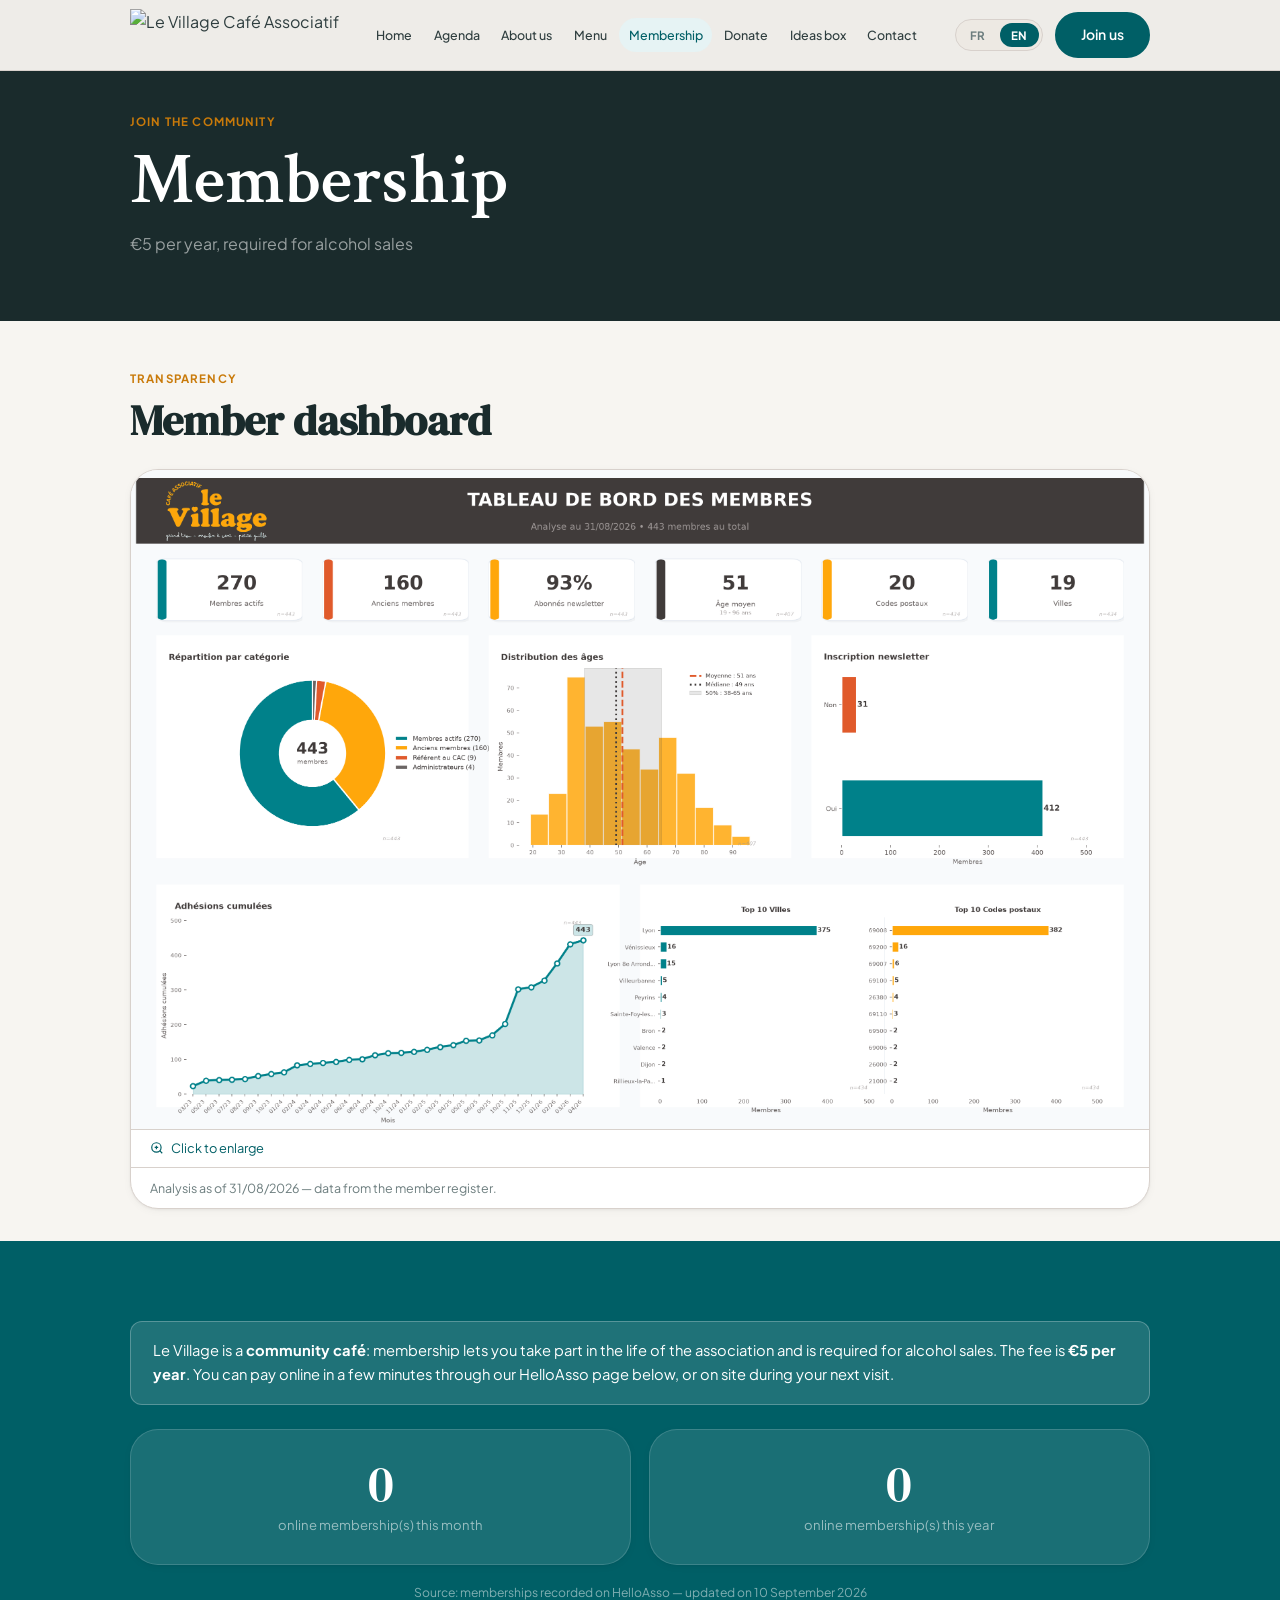
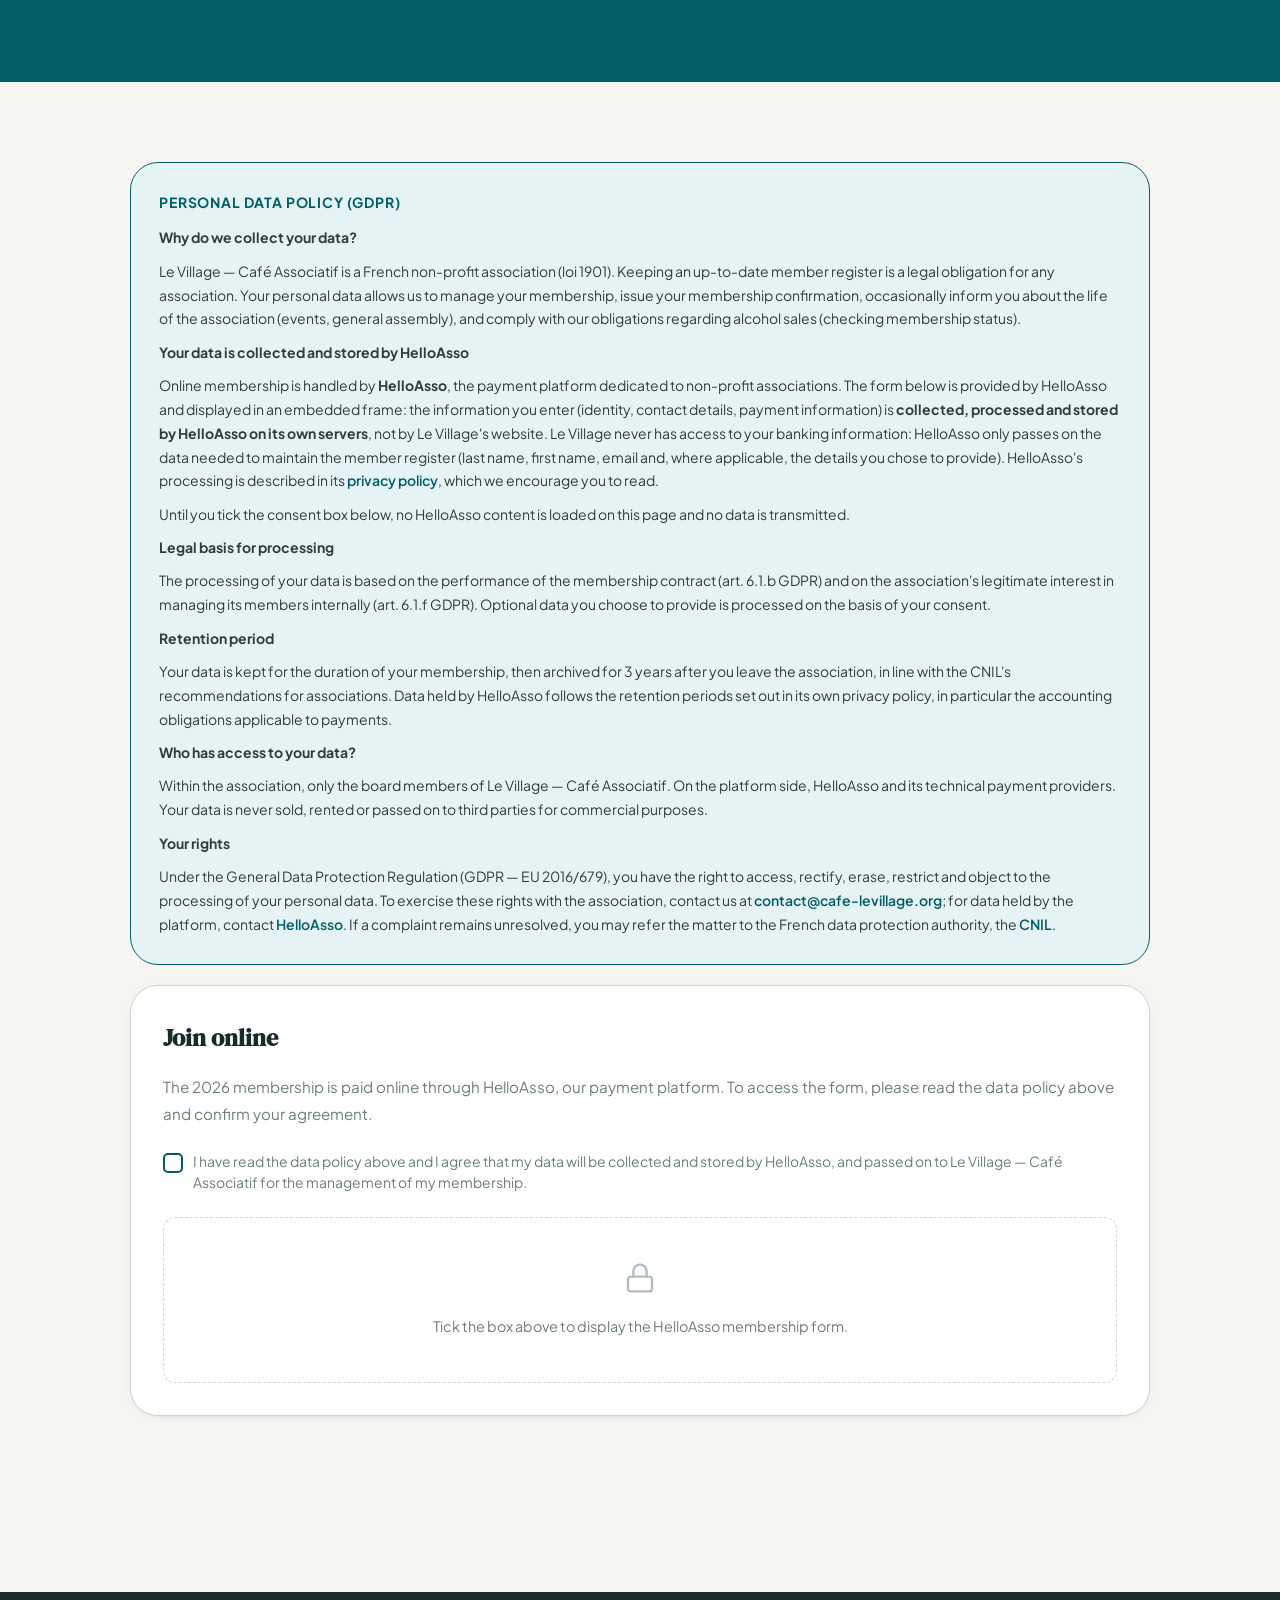
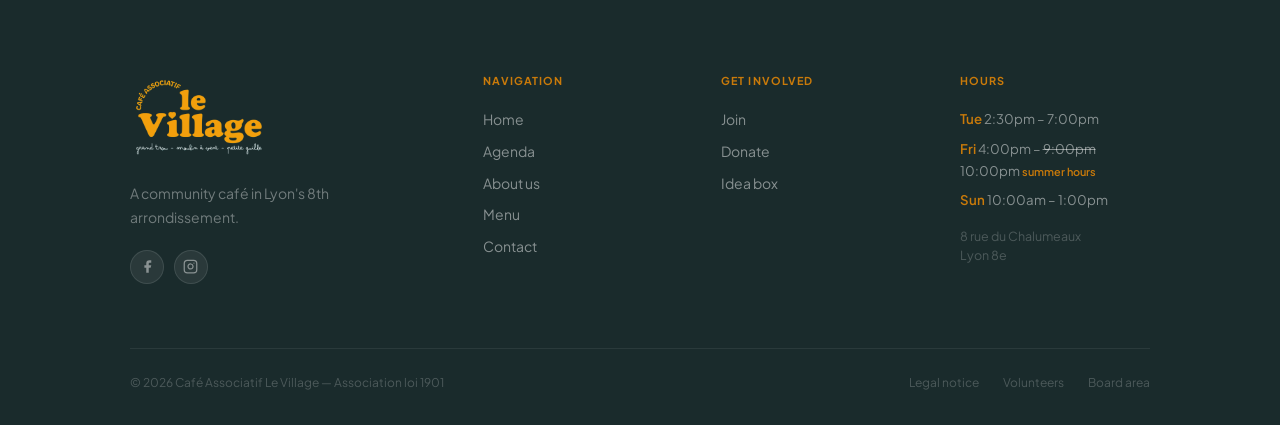
==== commit 17a368c0: "style(contenu): reecrire l'accueil et la page « qui sommes-nous », harmoniser le site Quatrieme et d" ====
--- a/adhesion.html
+++ b/adhesion.html
@@ -204,12 +204,12 @@
   <footer class="site-footer">
     <div class="container">
       <div class="footer-grid">
-        <div><img src="assets/images/logo-detoure-orange.png" alt="Le Village" class="footer-logo"><p class="footer-tagline" data-fr="Un café associatif du 8e arrondissement de Lyon." data-en="An associative café in Lyon's 8th arrondissement.">Un café associatif du 8e arrondissement de Lyon.</p><div class="footer-social"><a href="https://www.facebook.com/profile.php?id=61574530611496" class="soc-btn" target="_blank" rel="noopener" aria-label="Facebook"><svg viewBox="0 0 24 24" fill="currentColor"><path d="M18 2h-3a5 5 0 0 0-5 5v3H7v4h3v8h4v-8h3l1-4h-4V7a1 1 0 0 1 1-1h3z"/></svg></a><a href="https://www.instagram.com/cafe_associatif_le_village" class="soc-btn" target="_blank" rel="noopener" aria-label="Instagram"><svg viewBox="0 0 24 24" fill="none" stroke="currentColor" stroke-width="2" stroke-linecap="round" stroke-linejoin="round"><rect x="2" y="2" width="20" height="20" rx="5" ry="5"/><path d="M16 11.37A4 4 0 1 1 12.63 8 4 4 0 0 1 16 11.37z"/><line x1="17.5" y1="6.5" x2="17.51" y2="6.5"/></svg></a></div></div>
+        <div><img src="assets/images/logo-detoure-orange.png" alt="Le Village" class="footer-logo"><p class="footer-tagline" data-fr="Un café associatif du 8e arrondissement de Lyon." data-en="A community café in Lyon's 8th arrondissement.">Un café associatif du 8e arrondissement de Lyon.</p><div class="footer-social"><a href="https://www.facebook.com/profile.php?id=61574530611496" class="soc-btn" target="_blank" rel="noopener" aria-label="Facebook"><svg viewBox="0 0 24 24" fill="currentColor"><path d="M18 2h-3a5 5 0 0 0-5 5v3H7v4h3v8h4v-8h3l1-4h-4V7a1 1 0 0 1 1-1h3z"/></svg></a><a href="https://www.instagram.com/cafe_associatif_le_village" class="soc-btn" target="_blank" rel="noopener" aria-label="Instagram"><svg viewBox="0 0 24 24" fill="none" stroke="currentColor" stroke-width="2" stroke-linecap="round" stroke-linejoin="round"><rect x="2" y="2" width="20" height="20" rx="5" ry="5"/><path d="M16 11.37A4 4 0 1 1 12.63 8 4 4 0 0 1 16 11.37z"/><line x1="17.5" y1="6.5" x2="17.51" y2="6.5"/></svg></a></div></div>
         <div><p class="fc-title" data-fr="Navigation" data-en="Navigation">Navigation</p><nav class="fc-links"><a href="index.html" data-fr="Accueil" data-en="Home">Accueil</a><a href="agenda.html" data-fr="Agenda" data-en="Agenda">Agenda</a><a href="qui-sommes-nous.html" data-fr="Qui sommes-nous" data-en="About us">Qui sommes-nous</a><a href="carte.html" data-fr="La Carte" data-en="Menu">La Carte</a><a href="contact.html" data-fr="Contact" data-en="Contact">Contact</a></nav></div>
         <div><p class="fc-title" data-fr="Participer" data-en="Get involved">Participer</p><nav class="fc-links"><a href="adhesion.html" data-fr="Adhérer" data-en="Join">Adhérer</a><a href="don.html" data-fr="Faire un don" data-en="Donate">Faire un don</a><a href="boite-a-idees.html" data-fr="Boîte à idées" data-en="Idea box">Boîte à idées</a></nav></div>
         <div><p class="fc-title" data-fr="Horaires" data-en="Hours">Horaires</p><div class="fc-hours"><p class="fc-hour" data-fr-rich="<strong>Mar</strong> 14h30 – 19h00" data-en-rich="<strong>Tue</strong> 2:30pm – 7:00pm"><strong>Mar</strong> 14h30 – 19h00</p><p class="fc-hour" data-fr-rich="<strong>Ven</strong> 16h00 – <s>21h00</s> 22h00 <span class=&quot;summer-note&quot;>en heures d'été</span>" data-en-rich="<strong>Fri</strong> 4:00pm – <s>9:00pm</s> 10:00pm <span class=&quot;summer-note&quot;>summer hours</span>"><strong>Ven</strong> 16h00 – <s>21h00</s> 22h00 <span class="summer-note">en heures d'été</span></p><p class="fc-hour" data-fr-rich="<strong>Dim</strong> 10h00 – 13h00" data-en-rich="<strong>Sun</strong> 10:00am – 1:00pm"><strong>Dim</strong> 10h00 – 13h00</p></div><p style="font-size:.78rem;color:rgba(255,255,255,.22);margin-top:1rem;line-height:1.5;">8 rue du Chalumeaux<br>Lyon 8e</p></div>
       </div>
-      <div class="footer-bottom"><span>© 2025 Café Associatif Le Village — Association loi 1901</span><div class="footer-bottom-links"><a href="contact.html" data-fr="Mentions légales" data-en="Legal notice">Mentions légales</a><a href="benevoles.html" data-fr="Bénévoles" data-en="Volunteers">Bénévoles</a><a href="ca.html" data-fr="Espace CA" data-en="Board area">Espace CA</a></div></div>
+      <div class="footer-bottom"><span>© 2026 Café Associatif Le Village — Association loi 1901</span><div class="footer-bottom-links"><a href="contact.html" data-fr="Mentions légales" data-en="Legal notice">Mentions légales</a><a href="benevoles.html" data-fr="Bénévoles" data-en="Volunteers">Bénévoles</a><a href="ca.html" data-fr="Espace CA" data-en="Board area">Espace CA</a></div></div>
     </div>
   </footer>
 
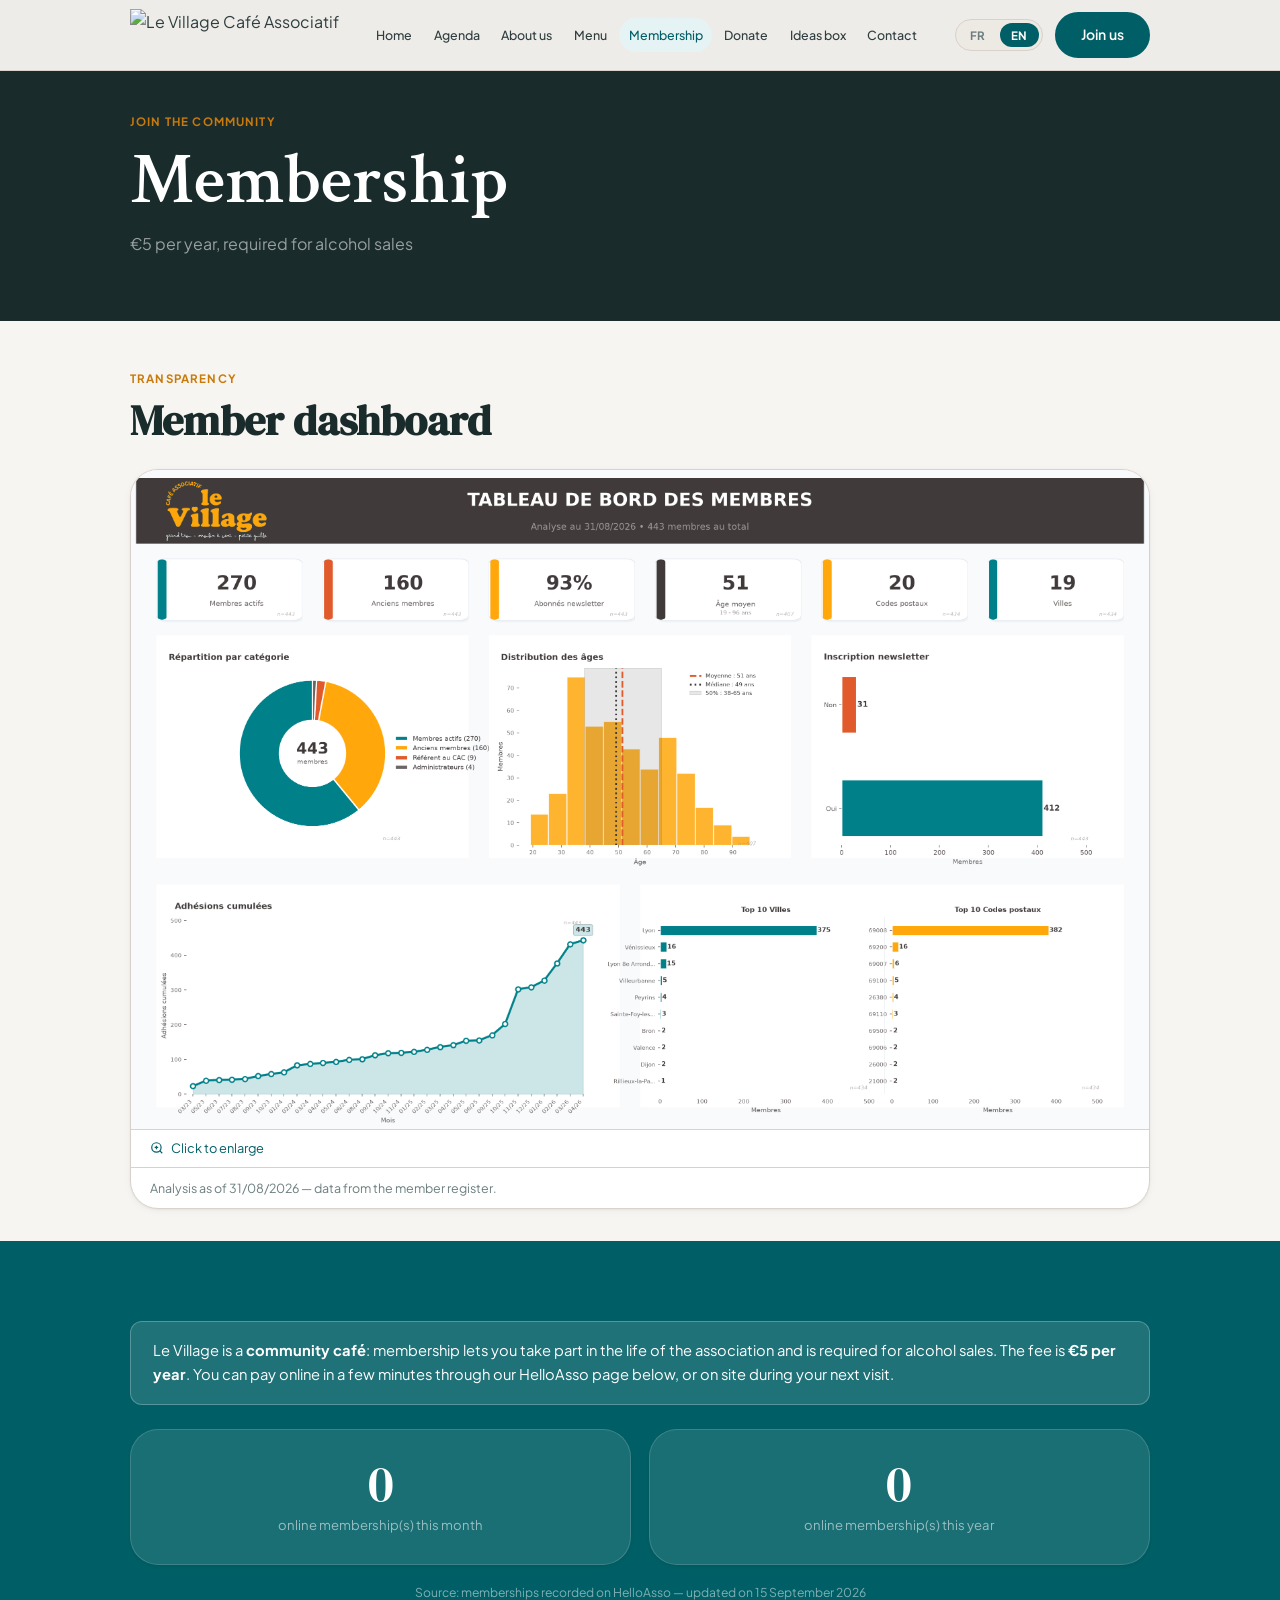
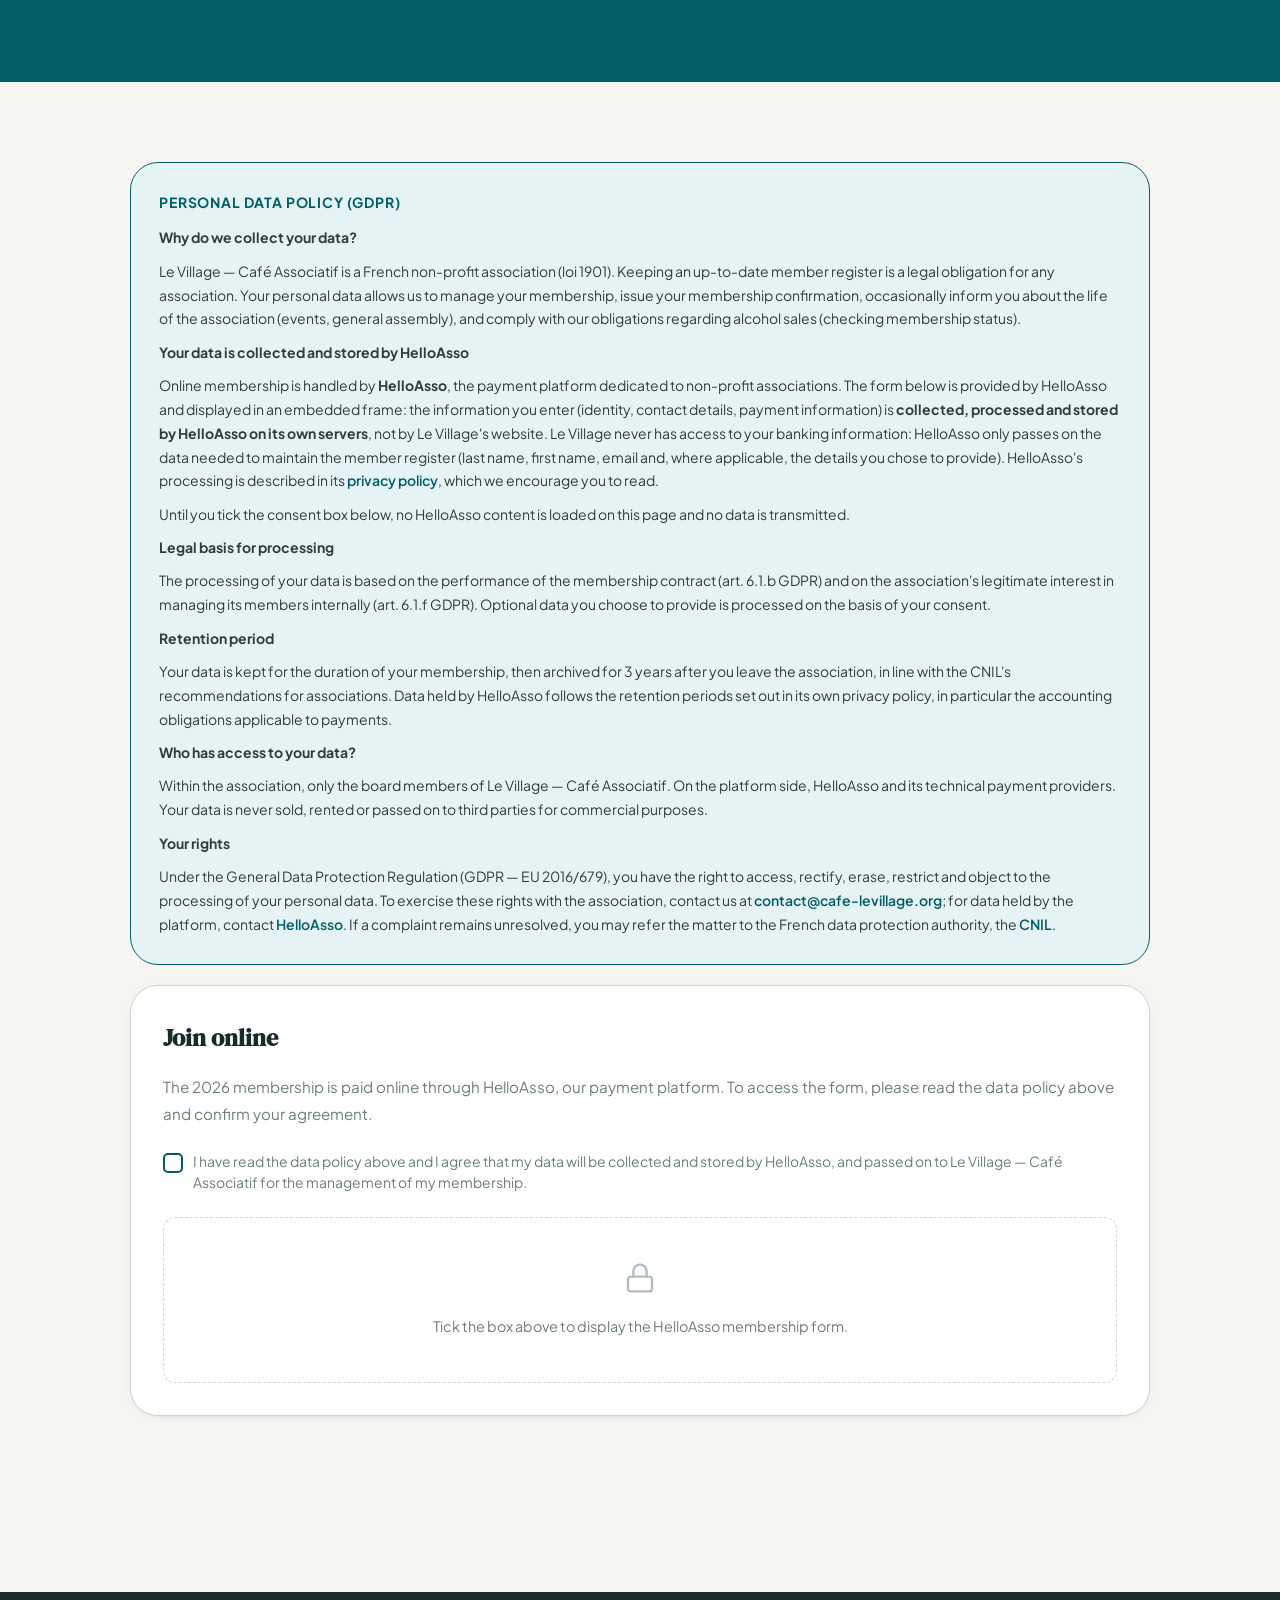
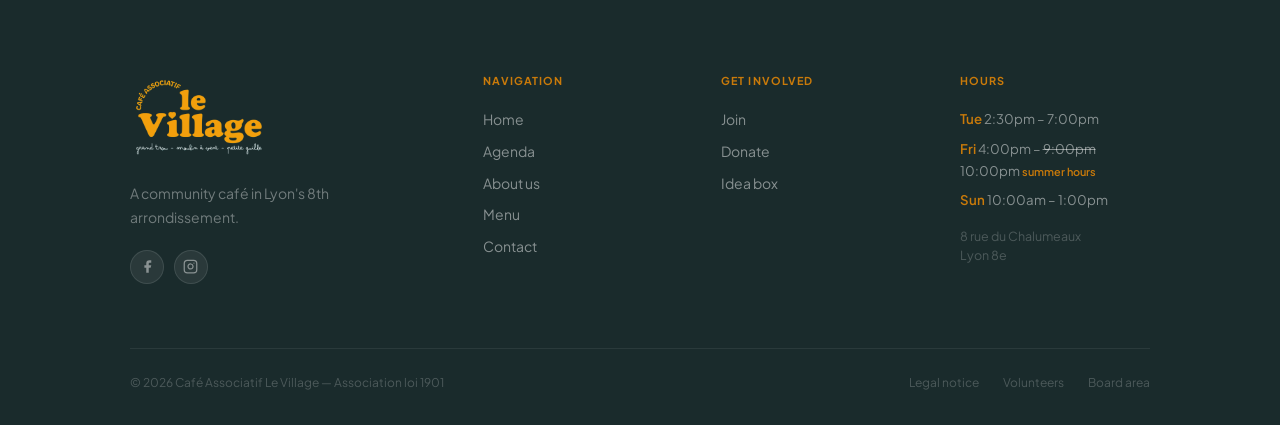
==== commit 9b2b980a: "feat(notifications): cloche de notifications dans la barre haute Les informations du cafe qui ne son" ====
--- a/adhesion.html
+++ b/adhesion.html
@@ -3,6 +3,8 @@
 <head>
   <meta charset="UTF-8">
   <meta name="viewport" content="width=device-width, initial-scale=1.0">
+  <meta name="supabase-url" content="https://evifxtecjhemmaxaiozt.supabase.co">
+  <meta name="supabase-anon-key" content="eyJhbGciOiJIUzI1NiIsInR5cCI6IkpXVCJ9.eyJpc3MiOiJzdXBhYmFzZSIsInJlZiI6ImV2aWZ4dGVjamhlbW1heGFpb3p0Iiwicm9sZSI6ImFub24iLCJpYXQiOjE3NzY5NzIzNzIsImV4cCI6MjA5MjU0ODM3Mn0.0Z4AL42b8cR0iKOZtfdiRQTcMbqZZi36RvYYEcFA48U">
   <title>Adhésion — Le Village · Café Associatif Lyon 8e</title>
   <link rel="preconnect" href="https://fonts.googleapis.com">
   <link rel="preconnect" href="https://fonts.gstatic.com" crossorigin>
@@ -299,5 +301,6 @@
     });
   </script>
   <script src="assets/js/lightbox.js" defer></script>
+  <script src="assets/js/notifications.js" defer></script>
 </body>
 </html>
--- a/assets/css/village-shared.css
+++ b/assets/css/village-shared.css
@@ -286,6 +286,25 @@
 .event-modal__confirm-mark,
 .ecard-confirm-mark { flex-shrink:0; font-size:1.1em; line-height:1; }
 
+/* Les descriptions gardent les retours à la ligne saisis en base. */
+.event-modal__desc,
+.ecard-desc {
+  white-space: pre-line;
+}
+
+/* ── Bouton de billetterie ── placement seul, l'apparence vient de .btn-amber */
+.event-modal__cta {
+  margin: 0 1.5rem 1.25rem;
+}
+
+.ecard-cta {
+  align-self: flex-start;
+  font-size: 0.82rem;
+  margin-top: 0.6rem;
+  padding: 0.5rem 0.95rem;
+  white-space: normal;
+}
+
 /* ── Fermeture exceptionnelle ── */
 .event-modal__notice,
 .ecard-notice { font-size:.82rem; color:#7c4a00; background:var(--amber-light); border:1px solid rgba(201,122,10,.35); border-left:3px solid var(--amber); border-radius:var(--r-sm); line-height:1.55; }
@@ -311,3 +330,390 @@
 .lb-overlay img { max-width:100%; max-height:90vh; border-radius:var(--r-md); box-shadow:0 8px 48px rgba(0,0,0,.6); object-fit:contain; }
 .lb-close { position:absolute; top:1rem; right:1.25rem; background:none; border:none; color:var(--white); font-size:2rem; line-height:1; cursor:pointer; opacity:.85; }
 .lb-close:hover, .lb-close:focus-visible { opacity:1; outline:none; }
+
+/* ─── NOTIFICATIONS (cloche de la barre haute) ───── */
+.notif {
+  position: relative;
+}
+
+.notif-bell {
+  align-items: center;
+  background: none;
+  border: none;
+  border-radius: 50%;
+  color: var(--amber);
+  cursor: pointer;
+  display: flex;
+  height: 40px;
+  justify-content: center;
+  padding: 0;
+  position: relative;
+  transition: background .2s, color .2s;
+  width: 40px;
+}
+
+.notif-bell:hover {
+  background: var(--amber-light);
+}
+
+.notif-bell:focus-visible {
+  outline: 2px solid var(--amber);
+  outline-offset: 2px;
+}
+
+.notif-bell__icon {
+  height: 21px;
+  width: 21px;
+}
+
+.notif-bell.is-ringing .notif-bell__icon {
+  animation: notifRing .7s ease-in-out;
+  transform-origin: top center;
+}
+
+/* Sur le hero sombre (barre non défilée), l'ambre de la charte manque de
+   contraste : on l'éclaircit, comme le sélecteur de langue. */
+.site-nav:not(.scrolled) .notif-bell {
+  color: #f0ae3c;
+}
+
+.site-nav:not(.scrolled) .notif-bell:hover {
+  background: rgba(255, 255, 255, .14);
+}
+
+.notif-dot {
+  background: #d64545;
+  border-radius: 50%;
+  box-shadow: 0 0 0 2px rgba(247, 245, 241, .9);
+  display: none;
+  height: 9px;
+  position: absolute;
+  right: 7px;
+  top: 7px;
+  width: 9px;
+}
+
+.notif.has-unread .notif-dot {
+  animation: notifDotPulse 2.4s ease-in-out infinite;
+  display: block;
+}
+
+/* ── Panneau ancré sous la cloche ── */
+.notif-panel {
+  animation: notifPanelIn .22s ease-out both;
+  background: var(--white);
+  border: 1px solid var(--border);
+  border-radius: var(--r-lg);
+  box-shadow: var(--shadow-lg);
+  overflow: hidden;
+  position: absolute;
+  right: 0;
+  top: calc(100% + .6rem);
+  width: min(380px, calc(100vw - 2rem));
+  z-index: 210;
+}
+
+.notif-panel[hidden] {
+  display: none;
+}
+
+.notif-panel__title {
+  background: var(--dark);
+  color: var(--amber);
+  font-size: .72rem;
+  font-weight: 700;
+  letter-spacing: .1em;
+  padding: .85rem 1.1rem;
+  text-transform: uppercase;
+}
+
+.notif-list {
+  max-height: min(60vh, 420px);
+  overflow-y: auto;
+}
+
+.notif-item {
+  align-items: flex-start;
+  background: none;
+  border: none;
+  border-bottom: 1px solid var(--border);
+  cursor: pointer;
+  display: flex;
+  gap: .75rem;
+  padding: .9rem 1.1rem;
+  text-align: left;
+  transition: background .15s;
+  width: 100%;
+}
+
+.notif-item:hover,
+.notif-item:focus-visible {
+  background: var(--teal-light);
+  outline: none;
+}
+
+.notif-list li:last-child .notif-item {
+  border-bottom: none;
+}
+
+.notif-item.is-unread {
+  border-left: 3px solid var(--amber);
+  padding-left: calc(1.1rem - 3px);
+}
+
+.notif-item__icon {
+  align-items: center;
+  background: var(--teal-light);
+  border-radius: 50%;
+  color: var(--teal);
+  display: flex;
+  flex-shrink: 0;
+  height: 34px;
+  justify-content: center;
+  width: 34px;
+}
+
+.notif-item__icon svg {
+  height: 17px;
+  width: 17px;
+}
+
+.notif-item.is-unread .notif-item__icon {
+  background: var(--amber-light);
+  color: var(--amber);
+}
+
+.notif-item__body {
+  display: flex;
+  flex-direction: column;
+  gap: .15rem;
+  min-width: 0;
+}
+
+.notif-item__title {
+  color: var(--dark);
+  font-size: .9rem;
+  font-weight: 600;
+  line-height: 1.35;
+}
+
+.notif-item__resume {
+  -webkit-box-orient: vertical;
+  -webkit-line-clamp: 2;
+  color: var(--muted);
+  display: -webkit-box;
+  font-size: .82rem;
+  line-height: 1.5;
+  overflow: hidden;
+}
+
+.notif-item__date {
+  color: var(--muted);
+  font-size: .72rem;
+  letter-spacing: .03em;
+  margin-top: .2rem;
+}
+
+.notif-item__dot {
+  background: #d64545;
+  border-radius: 50%;
+  flex-shrink: 0;
+  height: 8px;
+  margin-top: .45rem;
+  width: 8px;
+}
+
+/* ── Pop-up « article » ── */
+.notif-modal-overlay {
+  align-items: center;
+  animation: notifOverlayIn .25s ease-out both;
+  backdrop-filter: blur(10px);
+  -webkit-backdrop-filter: blur(10px);
+  background: rgba(26, 43, 44, .6);
+  display: flex;
+  inset: 0;
+  justify-content: center;
+  padding: 1rem;
+  position: fixed;
+  z-index: 1000;
+}
+
+.notif-modal-overlay.is-closing {
+  animation: notifOverlayOut .2s ease-in forwards;
+}
+
+.notif-modal {
+  animation: notifPopIn .4s cubic-bezier(.16, 1, .3, 1) both;
+  background: var(--white);
+  border-radius: var(--r-xl);
+  box-shadow: var(--shadow-lg);
+  max-height: 90vh;
+  max-width: 480px;
+  overflow: auto;
+  padding-bottom: 1.5rem;
+  position: relative;
+  width: 100%;
+}
+
+.notif-modal.is-closing {
+  animation: notifPopOut .2s ease-in forwards;
+}
+
+.notif-modal__head {
+  align-items: center;
+  background: var(--dark);
+  display: flex;
+  gap: 1rem;
+  padding: 1.6rem 3.5rem 1.4rem 1.5rem;
+}
+
+.notif-modal__icon {
+  align-items: center;
+  background: rgba(201, 122, 10, .18);
+  border-radius: 50%;
+  color: #f0ae3c;
+  display: flex;
+  flex-shrink: 0;
+  height: 44px;
+  justify-content: center;
+  width: 44px;
+}
+
+.notif-modal__icon svg {
+  height: 22px;
+  width: 22px;
+}
+
+.notif-modal__date {
+  color: var(--amber);
+  font-size: .72rem;
+  font-weight: 700;
+  letter-spacing: .12em;
+  text-transform: uppercase;
+}
+
+.notif-modal__title {
+  color: var(--white);
+  font-family: var(--font-display);
+  font-size: clamp(1.35rem, 4.5vw, 1.7rem);
+  line-height: 1.15;
+  margin-top: .25rem;
+}
+
+.notif-modal__resume {
+  color: var(--teal);
+  font-size: .95rem;
+  font-weight: 600;
+  line-height: 1.6;
+  margin: 1.25rem 1.5rem 0;
+}
+
+.notif-modal__text {
+  color: var(--text);
+  font-size: .925rem;
+  line-height: 1.75;
+  margin: .75rem 1.5rem 0;
+  white-space: pre-line;
+}
+
+.notif-modal__cta {
+  margin: 1.25rem 1.5rem 0;
+}
+
+.notif-modal__close {
+  align-items: center;
+  background: rgba(255, 255, 255, .1);
+  border: 1px solid rgba(255, 255, 255, .2);
+  border-radius: 50%;
+  color: rgba(255, 255, 255, .75);
+  cursor: pointer;
+  display: flex;
+  font-family: var(--font-body);
+  font-size: 1rem;
+  height: 34px;
+  justify-content: center;
+  position: absolute;
+  right: .75rem;
+  top: .75rem;
+  transition: background .2s, color .2s, transform .2s;
+  width: 34px;
+  z-index: 1;
+}
+
+.notif-modal__close:hover {
+  background: rgba(255, 255, 255, .22);
+  color: var(--white);
+  transform: rotate(90deg);
+}
+
+.notif-modal__close:focus-visible {
+  outline: 2px solid var(--amber);
+  outline-offset: 2px;
+}
+
+body.has-notif-modal {
+  overflow: hidden;
+}
+
+@keyframes notifRing {
+  0% { transform: rotate(0); }
+  15% { transform: rotate(14deg); }
+  30% { transform: rotate(-12deg); }
+  45% { transform: rotate(9deg); }
+  60% { transform: rotate(-7deg); }
+  75% { transform: rotate(4deg); }
+  100% { transform: rotate(0); }
+}
+
+@keyframes notifDotPulse {
+  0%, 100% { transform: scale(1); }
+  50% { transform: scale(1.25); }
+}
+
+@keyframes notifPanelIn {
+  from { opacity: 0; transform: translateY(-8px) scale(.97); }
+  to { opacity: 1; transform: translateY(0) scale(1); }
+}
+
+@keyframes notifOverlayIn {
+  from { opacity: 0; }
+  to { opacity: 1; }
+}
+
+@keyframes notifOverlayOut {
+  from { opacity: 1; }
+  to { opacity: 0; }
+}
+
+@keyframes notifPopIn {
+  from { opacity: 0; transform: translateY(20px) scale(.93); }
+  to { opacity: 1; transform: translateY(0) scale(1); }
+}
+
+@keyframes notifPopOut {
+  from { opacity: 1; transform: translateY(0) scale(1); }
+  to { opacity: 0; transform: translateY(10px) scale(.96); }
+}
+
+/* Sous 560px le panneau ancré devient une feuille pleine largeur. */
+@media (max-width: 560px) {
+  .notif-panel {
+    left: var(--pad);
+    position: fixed;
+    right: var(--pad);
+    top: calc(70px + .5rem);
+    width: auto;
+  }
+}
+
+@media (prefers-reduced-motion: reduce) {
+  .notif-bell.is-ringing .notif-bell__icon,
+  .notif.has-unread .notif-dot,
+  .notif-panel,
+  .notif-modal,
+  .notif-modal-overlay,
+  .notif-modal.is-closing,
+  .notif-modal-overlay.is-closing {
+    animation: none;
+  }
+}
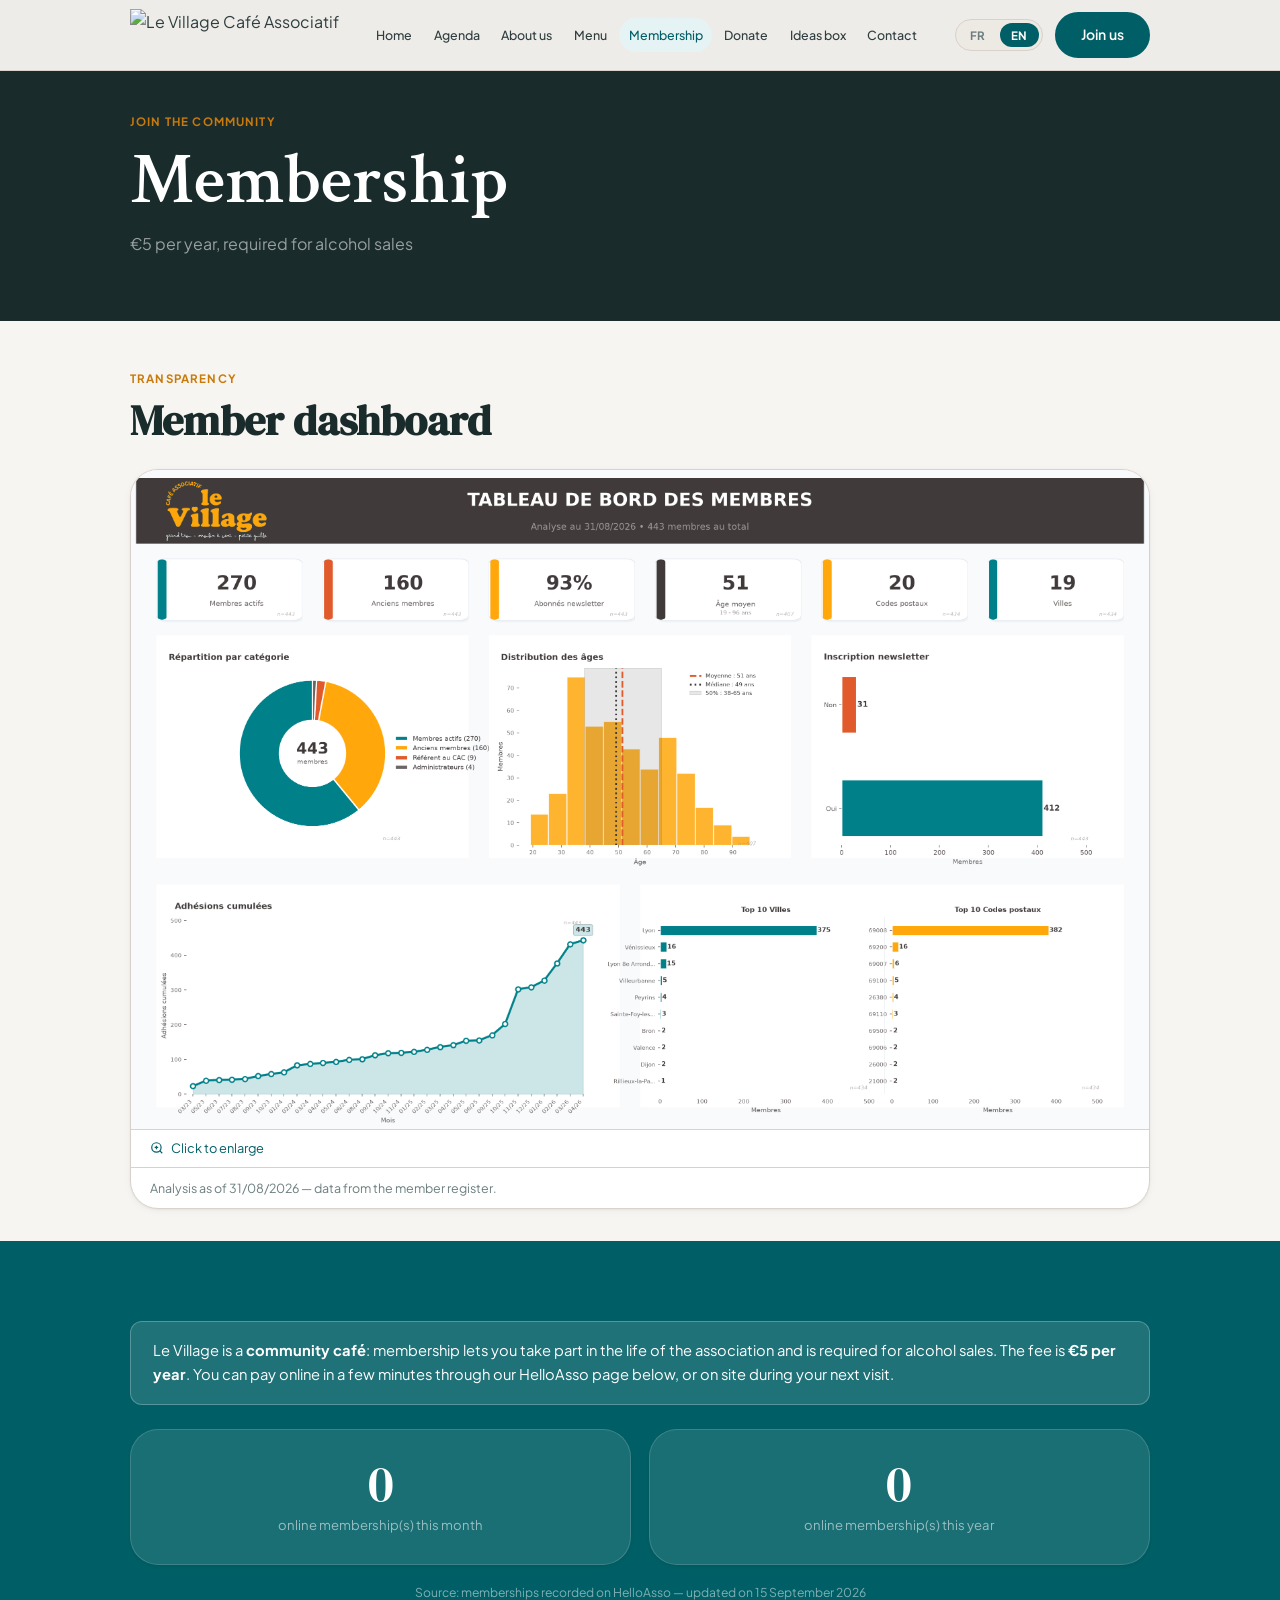
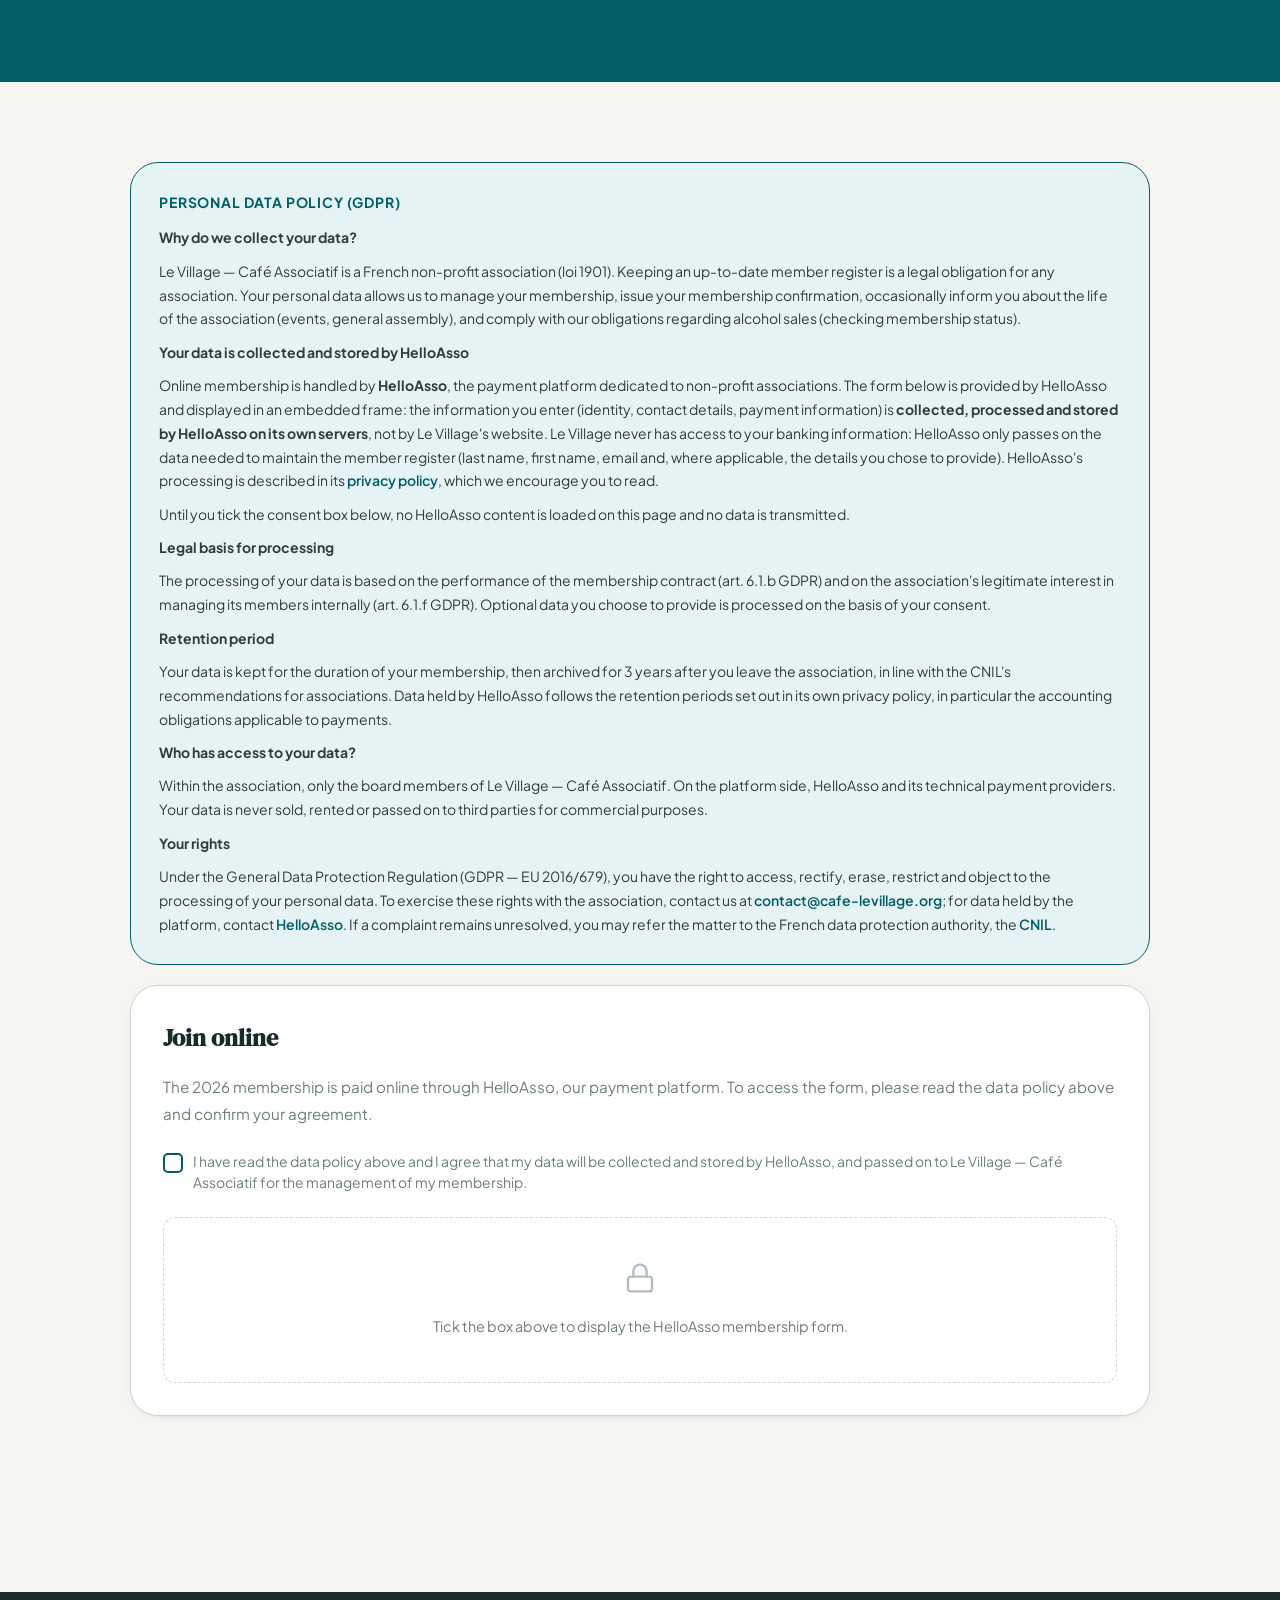
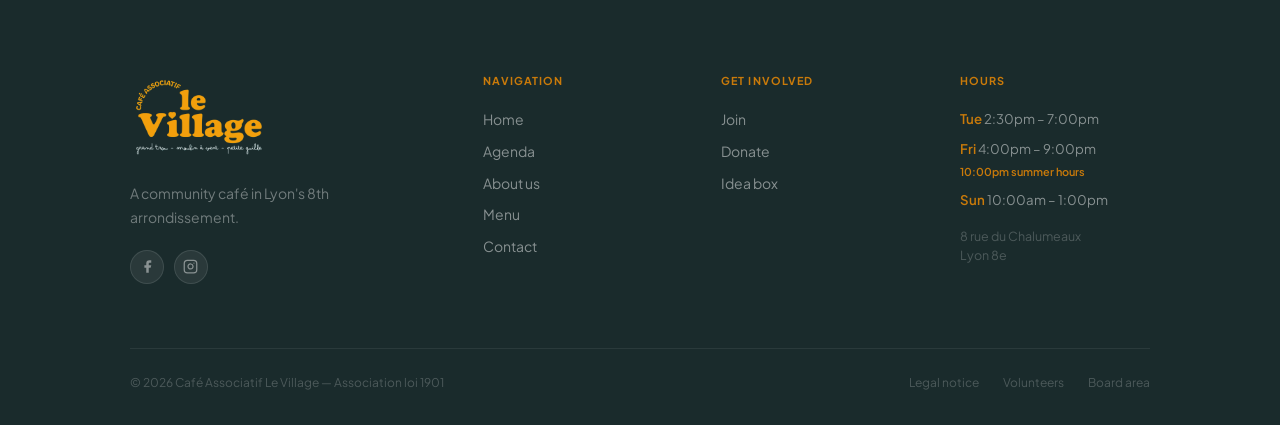
==== commit 210cf958: "feat(horaires): retour a 21h le vendredi + premiere notification Les heures d'ete sont finies : le v" ====
--- a/adhesion.html
+++ b/adhesion.html
@@ -209,7 +209,7 @@
         <div><img src="assets/images/logo-detoure-orange.png" alt="Le Village" class="footer-logo"><p class="footer-tagline" data-fr="Un café associatif du 8e arrondissement de Lyon." data-en="A community café in Lyon's 8th arrondissement.">Un café associatif du 8e arrondissement de Lyon.</p><div class="footer-social"><a href="https://www.facebook.com/profile.php?id=61574530611496" class="soc-btn" target="_blank" rel="noopener" aria-label="Facebook"><svg viewBox="0 0 24 24" fill="currentColor"><path d="M18 2h-3a5 5 0 0 0-5 5v3H7v4h3v8h4v-8h3l1-4h-4V7a1 1 0 0 1 1-1h3z"/></svg></a><a href="https://www.instagram.com/cafe_associatif_le_village" class="soc-btn" target="_blank" rel="noopener" aria-label="Instagram"><svg viewBox="0 0 24 24" fill="none" stroke="currentColor" stroke-width="2" stroke-linecap="round" stroke-linejoin="round"><rect x="2" y="2" width="20" height="20" rx="5" ry="5"/><path d="M16 11.37A4 4 0 1 1 12.63 8 4 4 0 0 1 16 11.37z"/><line x1="17.5" y1="6.5" x2="17.51" y2="6.5"/></svg></a></div></div>
         <div><p class="fc-title" data-fr="Navigation" data-en="Navigation">Navigation</p><nav class="fc-links"><a href="index.html" data-fr="Accueil" data-en="Home">Accueil</a><a href="agenda.html" data-fr="Agenda" data-en="Agenda">Agenda</a><a href="qui-sommes-nous.html" data-fr="Qui sommes-nous" data-en="About us">Qui sommes-nous</a><a href="carte.html" data-fr="La Carte" data-en="Menu">La Carte</a><a href="contact.html" data-fr="Contact" data-en="Contact">Contact</a></nav></div>
         <div><p class="fc-title" data-fr="Participer" data-en="Get involved">Participer</p><nav class="fc-links"><a href="adhesion.html" data-fr="Adhérer" data-en="Join">Adhérer</a><a href="don.html" data-fr="Faire un don" data-en="Donate">Faire un don</a><a href="boite-a-idees.html" data-fr="Boîte à idées" data-en="Idea box">Boîte à idées</a></nav></div>
-        <div><p class="fc-title" data-fr="Horaires" data-en="Hours">Horaires</p><div class="fc-hours"><p class="fc-hour" data-fr-rich="<strong>Mar</strong> 14h30 – 19h00" data-en-rich="<strong>Tue</strong> 2:30pm – 7:00pm"><strong>Mar</strong> 14h30 – 19h00</p><p class="fc-hour" data-fr-rich="<strong>Ven</strong> 16h00 – <s>21h00</s> 22h00 <span class=&quot;summer-note&quot;>en heures d'été</span>" data-en-rich="<strong>Fri</strong> 4:00pm – <s>9:00pm</s> 10:00pm <span class=&quot;summer-note&quot;>summer hours</span>"><strong>Ven</strong> 16h00 – <s>21h00</s> 22h00 <span class="summer-note">en heures d'été</span></p><p class="fc-hour" data-fr-rich="<strong>Dim</strong> 10h00 – 13h00" data-en-rich="<strong>Sun</strong> 10:00am – 1:00pm"><strong>Dim</strong> 10h00 – 13h00</p></div><p style="font-size:.78rem;color:rgba(255,255,255,.22);margin-top:1rem;line-height:1.5;">8 rue du Chalumeaux<br>Lyon 8e</p></div>
+        <div><p class="fc-title" data-fr="Horaires" data-en="Hours">Horaires</p><div class="fc-hours"><p class="fc-hour" data-fr-rich="<strong>Mar</strong> 14h30 – 19h00" data-en-rich="<strong>Tue</strong> 2:30pm – 7:00pm"><strong>Mar</strong> 14h30 – 19h00</p><p class="fc-hour" data-fr-rich="<strong>Ven</strong> 16h00 – 21h00 <span class=&quot;summer-note&quot;>22h00 en heures d'été</span>" data-en-rich="<strong>Fri</strong> 4:00pm – 9:00pm <span class=&quot;summer-note&quot;>10:00pm summer hours</span>"><strong>Ven</strong> 16h00 – 21h00 <span class="summer-note">22h00 en heures d'été</span></p><p class="fc-hour" data-fr-rich="<strong>Dim</strong> 10h00 – 13h00" data-en-rich="<strong>Sun</strong> 10:00am – 1:00pm"><strong>Dim</strong> 10h00 – 13h00</p></div><p style="font-size:.78rem;color:rgba(255,255,255,.22);margin-top:1rem;line-height:1.5;">8 rue du Chalumeaux<br>Lyon 8e</p></div>
       </div>
       <div class="footer-bottom"><span>© 2026 Café Associatif Le Village — Association loi 1901</span><div class="footer-bottom-links"><a href="contact.html" data-fr="Mentions légales" data-en="Legal notice">Mentions légales</a><a href="benevoles.html" data-fr="Bénévoles" data-en="Volunteers">Bénévoles</a><a href="ca.html" data-fr="Espace CA" data-en="Board area">Espace CA</a></div></div>
     </div>
@@ -301,6 +301,8 @@
     });
   </script>
   <script src="assets/js/lightbox.js" defer></script>
+  <script src="assets/js/supabase-client.js" defer></script>
+  <script src="assets/js/evenements.js" defer></script>
   <script src="assets/js/notifications.js" defer></script>
 </body>
 </html>
--- a/assets/css/village-shared.css
+++ b/assets/css/village-shared.css
@@ -446,10 +446,17 @@
   width: 100%;
 }
 
-.notif-item:hover,
+.notif-item:hover {
+  background: var(--teal-light);
+}
+
+/* Au clavier, un fond seul se remarque mal : on garde l'anneau ambre du
+   reste du site, tracé vers l'intérieur pour ne pas être rogné par le
+   panneau. */
 .notif-item:focus-visible {
   background: var(--teal-light);
-  outline: none;
+  outline: 2px solid var(--amber);
+  outline-offset: -2px;
 }
 
 .notif-list li:last-child .notif-item {
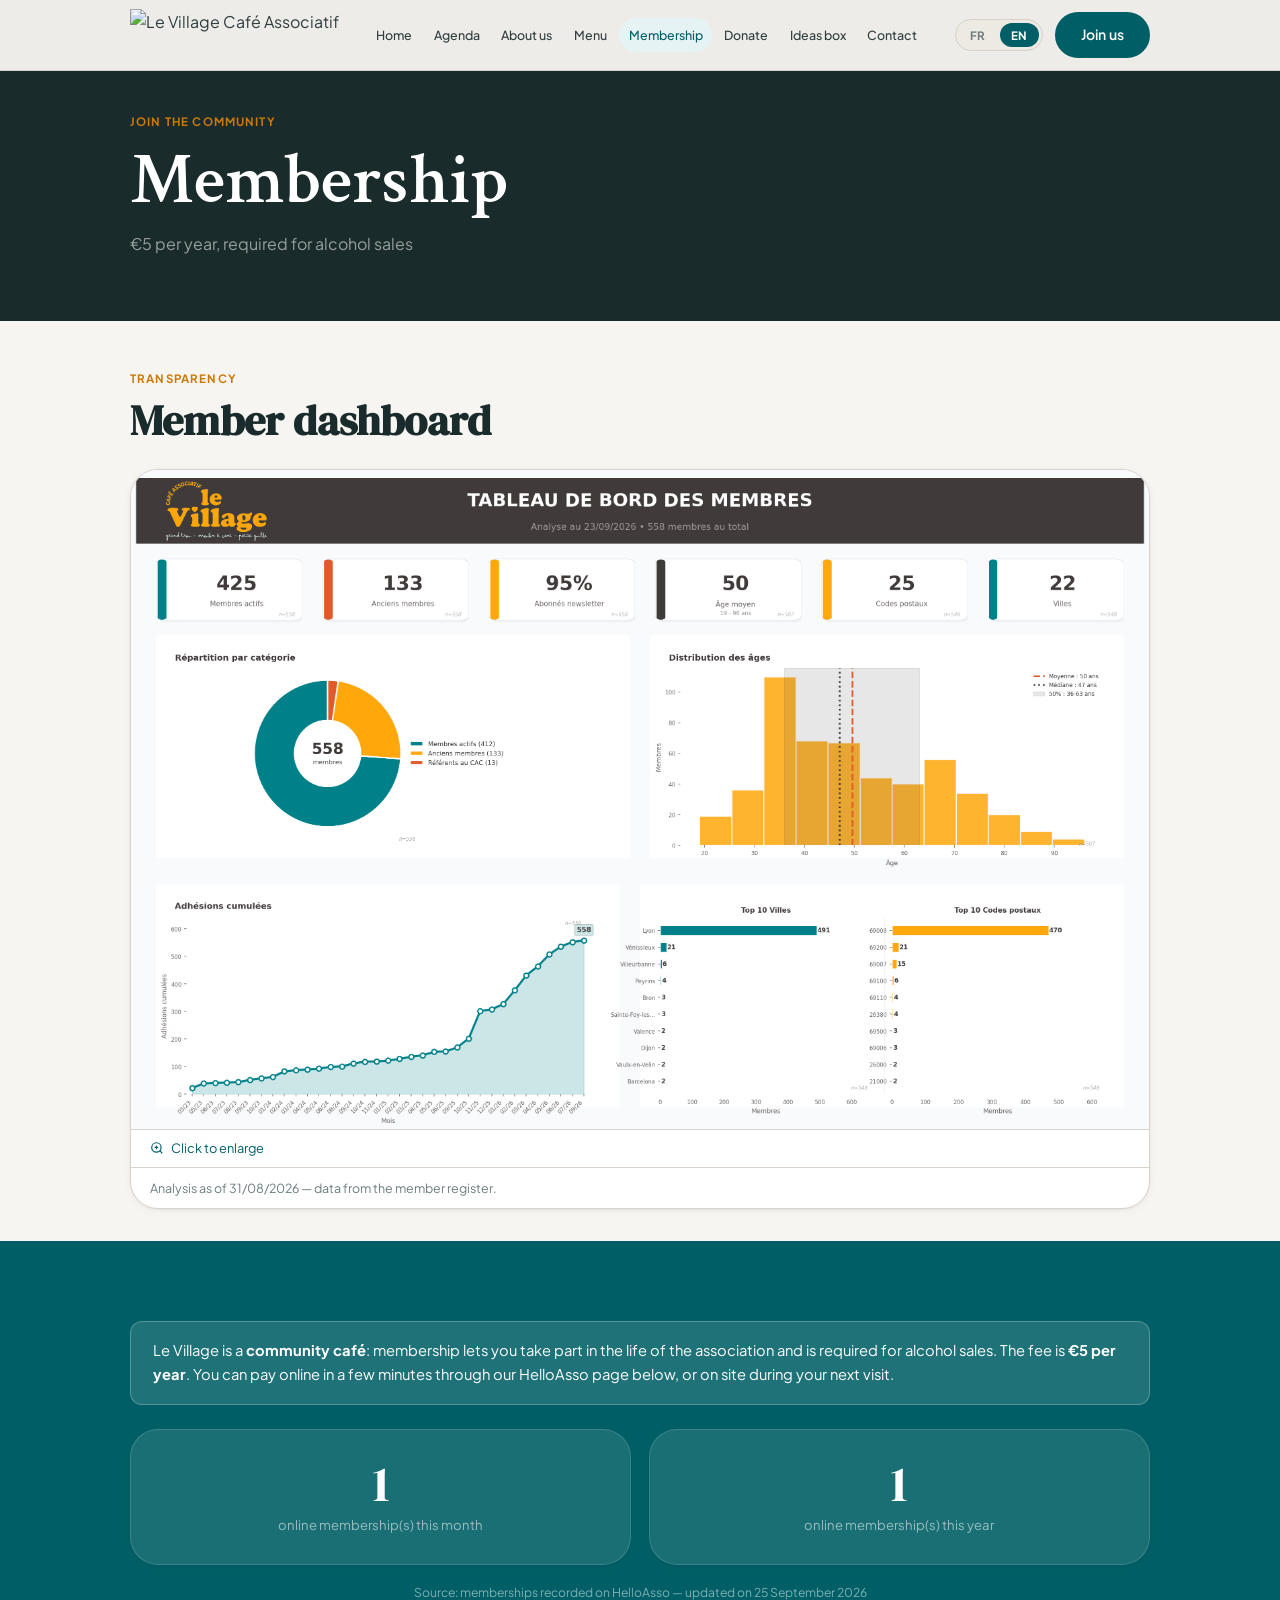
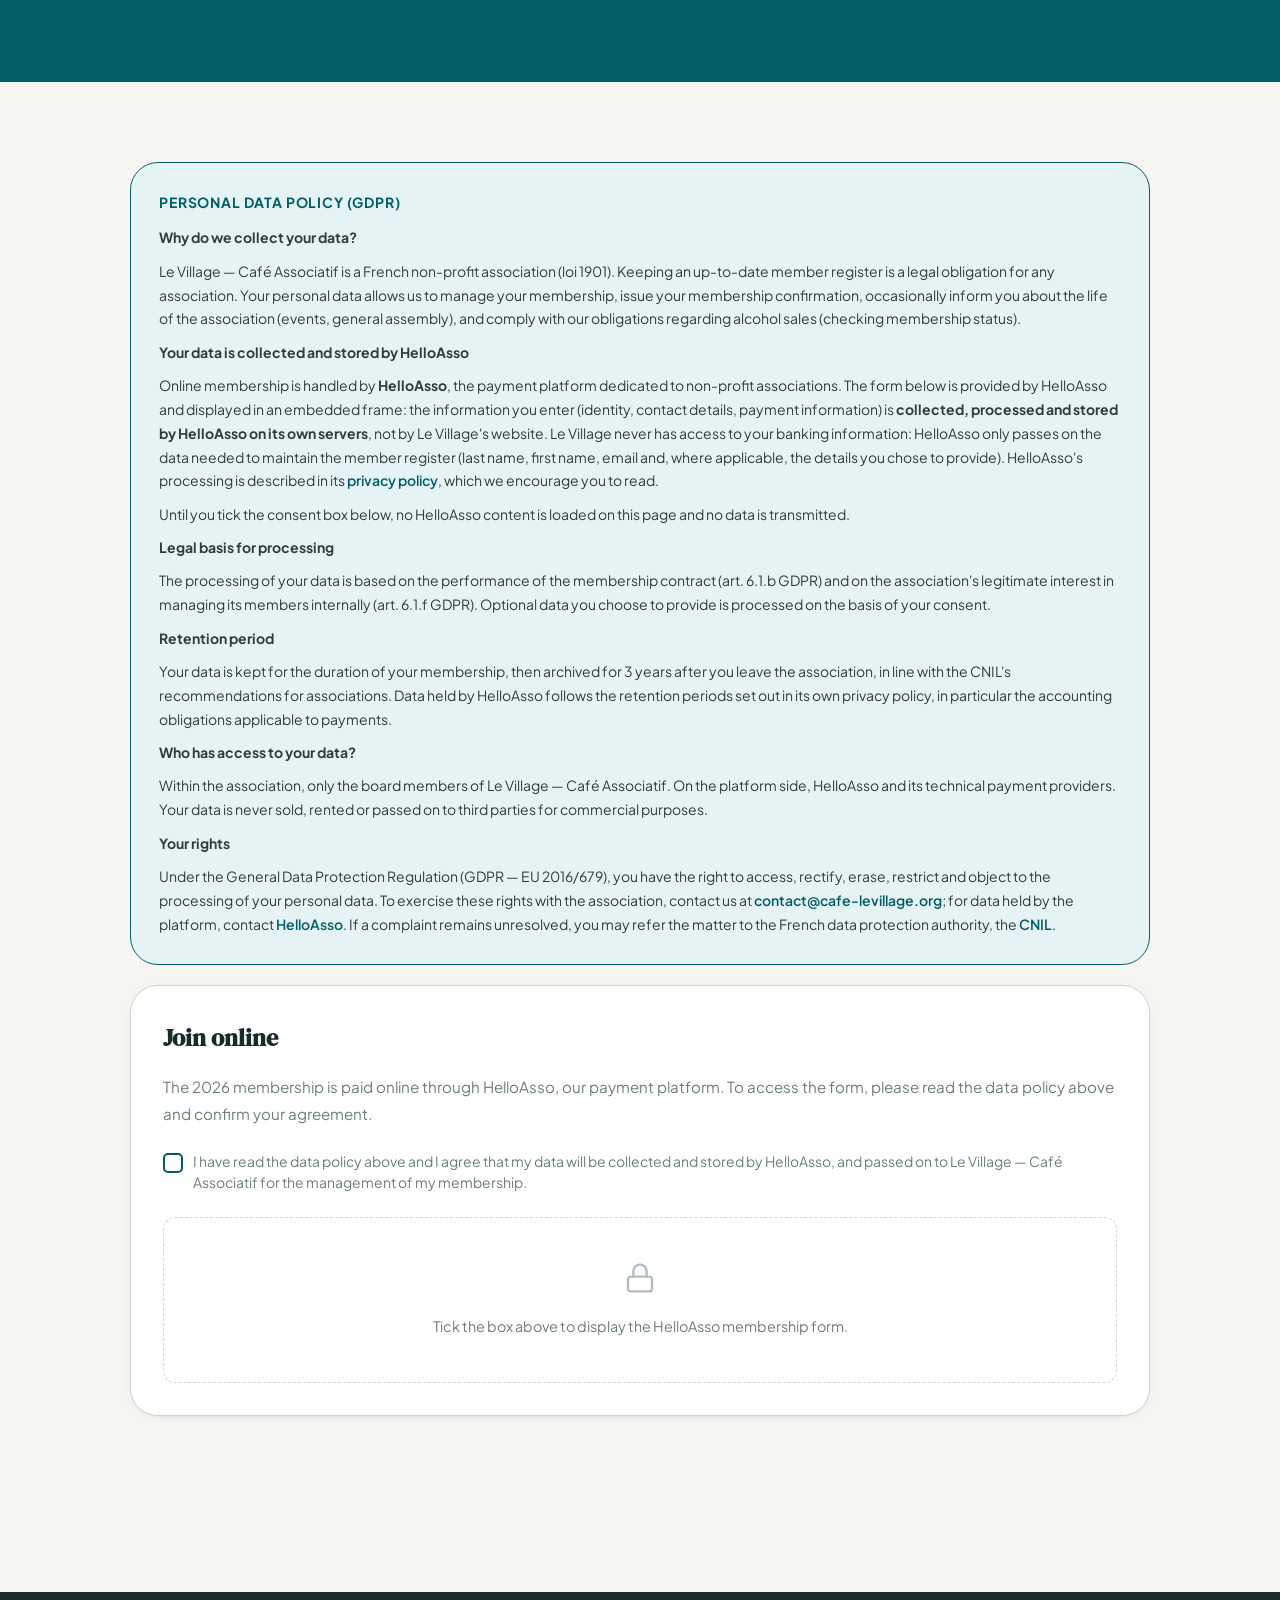
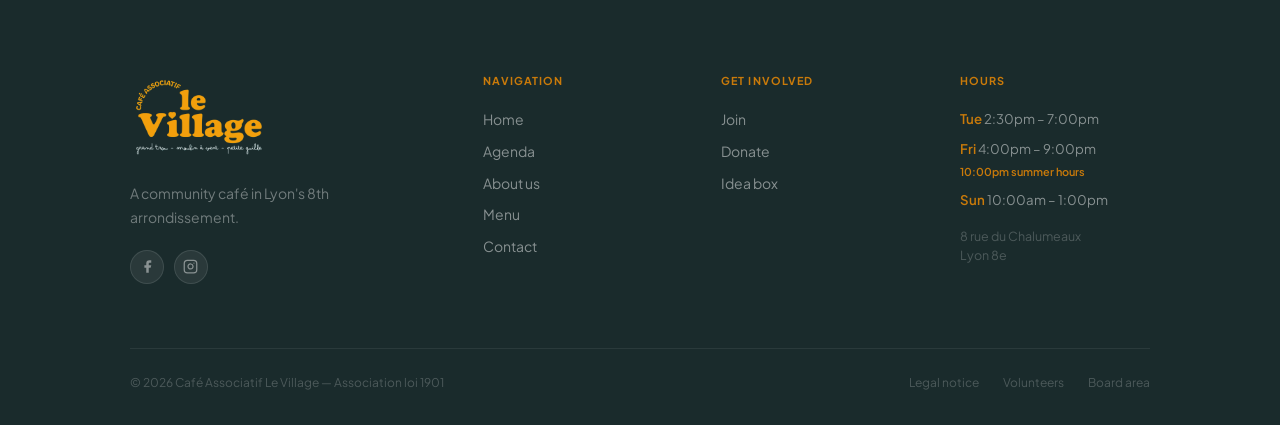
==== commit 96ea5681: "Ajoute une mesure d'audience anonyme dans Supabase - supabase/2026-09-27_visites.sql : table `visite" ====
--- a/adhesion.html
+++ b/adhesion.html
@@ -304,5 +304,6 @@
   <script src="assets/js/supabase-client.js" defer></script>
   <script src="assets/js/evenements.js" defer></script>
   <script src="assets/js/notifications.js" defer></script>
+  <script src="assets/js/stats.js" defer></script>
 </body>
 </html>
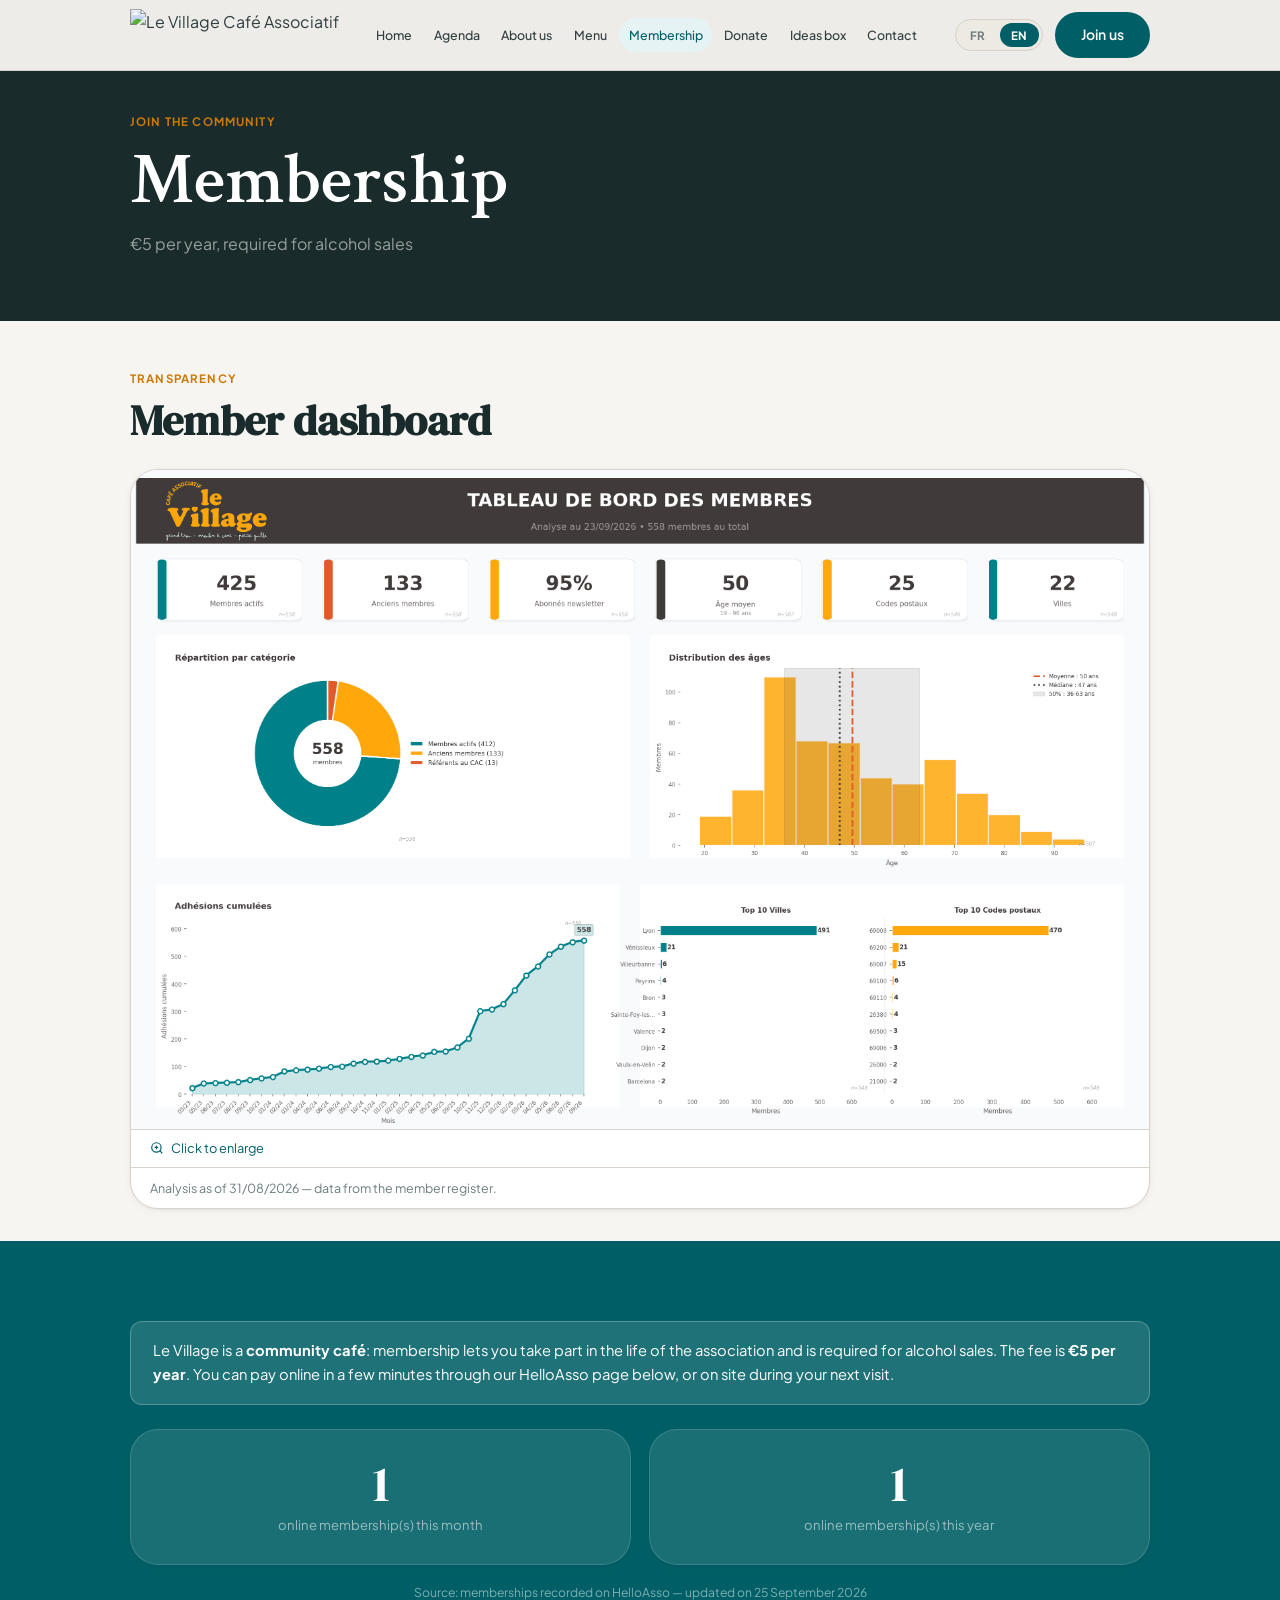
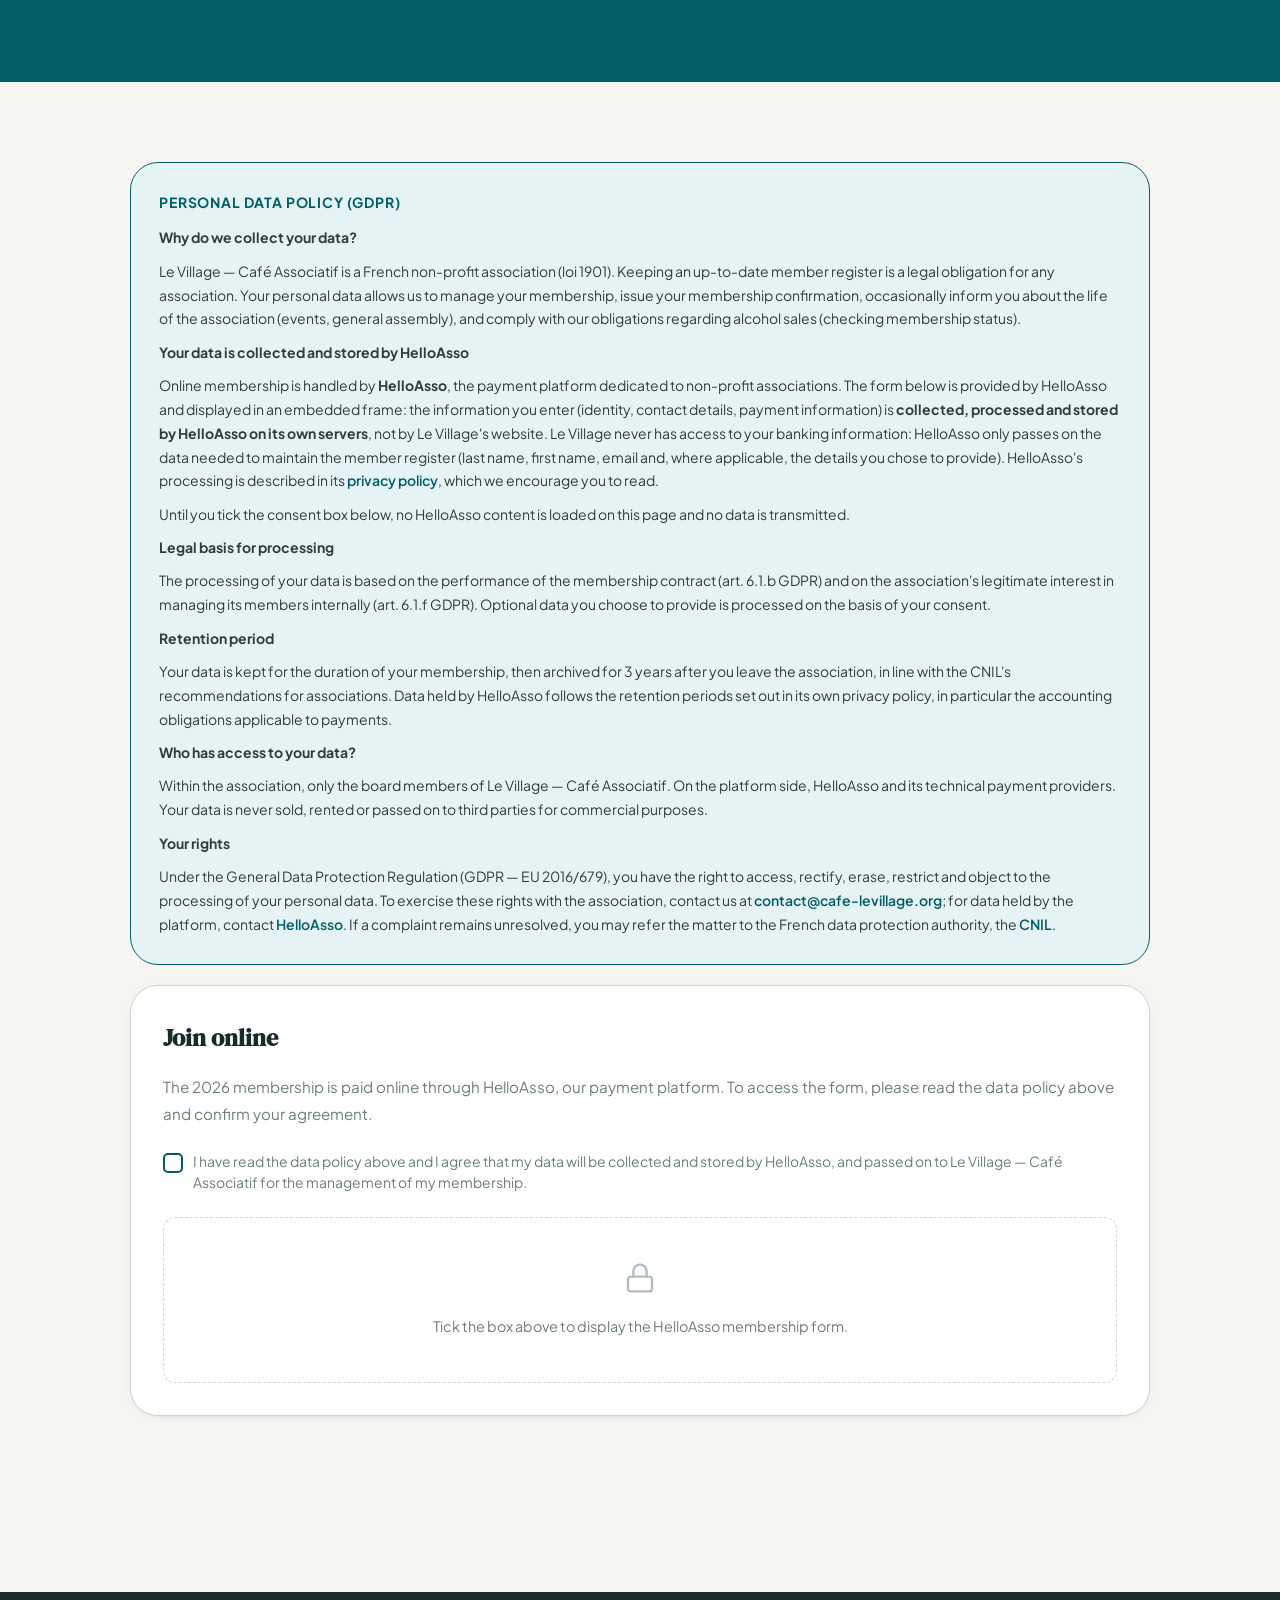
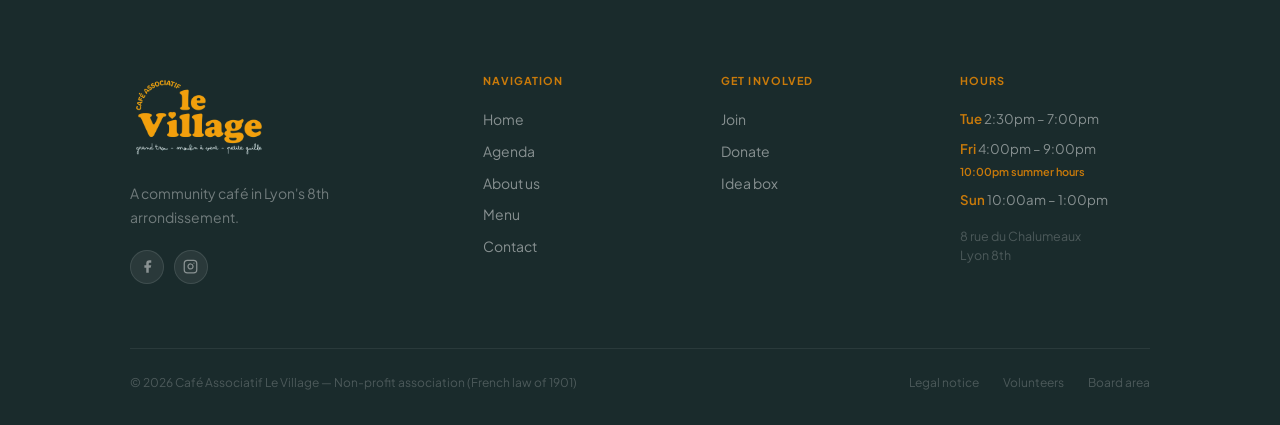
==== commit 226dc720: "i18n : passe complète de traduction FR/EN sur le site - Accueil : titre, sous-titre, horaires (bande" ====
--- a/adhesion.html
+++ b/adhesion.html
@@ -5,7 +5,7 @@
   <meta name="viewport" content="width=device-width, initial-scale=1.0">
   <meta name="supabase-url" content="https://evifxtecjhemmaxaiozt.supabase.co">
   <meta name="supabase-anon-key" content="eyJhbGciOiJIUzI1NiIsInR5cCI6IkpXVCJ9.eyJpc3MiOiJzdXBhYmFzZSIsInJlZiI6ImV2aWZ4dGVjamhlbW1heGFpb3p0Iiwicm9sZSI6ImFub24iLCJpYXQiOjE3NzY5NzIzNzIsImV4cCI6MjA5MjU0ODM3Mn0.0Z4AL42b8cR0iKOZtfdiRQTcMbqZZi36RvYYEcFA48U">
-  <title>Adhésion — Le Village · Café Associatif Lyon 8e</title>
+  <title data-fr="Adhésion — Le Village · Café Associatif Lyon 8e" data-en="Membership — Le Village · Community café, Lyon 8th">Adhésion — Le Village · Café Associatif Lyon 8e</title>
   <link rel="preconnect" href="https://fonts.googleapis.com">
   <link rel="preconnect" href="https://fonts.gstatic.com" crossorigin>
   <link rel="icon" type="image/jpeg" href="assets/images/favicon.jpg">
@@ -96,7 +96,7 @@
         <p class="s-label reveal" data-fr="Transparence" data-en="Transparency">Transparence</p>
         <h2 class="s-title reveal" style="margin-bottom:1.5rem;" data-fr="Tableau de bord des membres" data-en="Member dashboard">Tableau de bord des membres</h2>
         <figure class="dashboard-card reveal">
-          <img src="assets/images/dashboard-membres.png" class="js-zoomable" alt="Tableau de bord anonymisé des membres du Village" style="width:100%;display:block;">
+          <img src="assets/images/dashboard-membres.png" class="js-zoomable" alt="Tableau de bord anonymisé des membres du Village" data-fr-alt="Tableau de bord anonymisé des membres du Village" data-en-alt="Anonymised dashboard of Le Village members" style="width:100%;display:block;">
           <div class="zoom-hint" aria-hidden="true">
             <svg width="14" height="14" viewBox="0 0 24 24" fill="none" stroke="currentColor" stroke-width="2"><circle cx="11" cy="11" r="8"/><line x1="21" y1="21" x2="16.65" y2="16.65"/><line x1="11" y1="8" x2="11" y2="14"/><line x1="8" y1="11" x2="14" y2="11"/></svg>
             <span data-fr="Cliquer pour agrandir" data-en="Click to enlarge">Cliquer pour agrandir</span>
@@ -209,9 +209,9 @@
         <div><img src="assets/images/logo-detoure-orange.png" alt="Le Village" class="footer-logo"><p class="footer-tagline" data-fr="Un café associatif du 8e arrondissement de Lyon." data-en="A community café in Lyon's 8th arrondissement.">Un café associatif du 8e arrondissement de Lyon.</p><div class="footer-social"><a href="https://www.facebook.com/profile.php?id=61574530611496" class="soc-btn" target="_blank" rel="noopener" aria-label="Facebook"><svg viewBox="0 0 24 24" fill="currentColor"><path d="M18 2h-3a5 5 0 0 0-5 5v3H7v4h3v8h4v-8h3l1-4h-4V7a1 1 0 0 1 1-1h3z"/></svg></a><a href="https://www.instagram.com/cafe_associatif_le_village" class="soc-btn" target="_blank" rel="noopener" aria-label="Instagram"><svg viewBox="0 0 24 24" fill="none" stroke="currentColor" stroke-width="2" stroke-linecap="round" stroke-linejoin="round"><rect x="2" y="2" width="20" height="20" rx="5" ry="5"/><path d="M16 11.37A4 4 0 1 1 12.63 8 4 4 0 0 1 16 11.37z"/><line x1="17.5" y1="6.5" x2="17.51" y2="6.5"/></svg></a></div></div>
         <div><p class="fc-title" data-fr="Navigation" data-en="Navigation">Navigation</p><nav class="fc-links"><a href="index.html" data-fr="Accueil" data-en="Home">Accueil</a><a href="agenda.html" data-fr="Agenda" data-en="Agenda">Agenda</a><a href="qui-sommes-nous.html" data-fr="Qui sommes-nous" data-en="About us">Qui sommes-nous</a><a href="carte.html" data-fr="La Carte" data-en="Menu">La Carte</a><a href="contact.html" data-fr="Contact" data-en="Contact">Contact</a></nav></div>
         <div><p class="fc-title" data-fr="Participer" data-en="Get involved">Participer</p><nav class="fc-links"><a href="adhesion.html" data-fr="Adhérer" data-en="Join">Adhérer</a><a href="don.html" data-fr="Faire un don" data-en="Donate">Faire un don</a><a href="boite-a-idees.html" data-fr="Boîte à idées" data-en="Idea box">Boîte à idées</a></nav></div>
-        <div><p class="fc-title" data-fr="Horaires" data-en="Hours">Horaires</p><div class="fc-hours"><p class="fc-hour" data-fr-rich="<strong>Mar</strong> 14h30 – 19h00" data-en-rich="<strong>Tue</strong> 2:30pm – 7:00pm"><strong>Mar</strong> 14h30 – 19h00</p><p class="fc-hour" data-fr-rich="<strong>Ven</strong> 16h00 – 21h00 <span class=&quot;summer-note&quot;>22h00 en heures d'été</span>" data-en-rich="<strong>Fri</strong> 4:00pm – 9:00pm <span class=&quot;summer-note&quot;>10:00pm summer hours</span>"><strong>Ven</strong> 16h00 – 21h00 <span class="summer-note">22h00 en heures d'été</span></p><p class="fc-hour" data-fr-rich="<strong>Dim</strong> 10h00 – 13h00" data-en-rich="<strong>Sun</strong> 10:00am – 1:00pm"><strong>Dim</strong> 10h00 – 13h00</p></div><p style="font-size:.78rem;color:rgba(255,255,255,.22);margin-top:1rem;line-height:1.5;">8 rue du Chalumeaux<br>Lyon 8e</p></div>
-      </div>
-      <div class="footer-bottom"><span>© 2026 Café Associatif Le Village — Association loi 1901</span><div class="footer-bottom-links"><a href="contact.html" data-fr="Mentions légales" data-en="Legal notice">Mentions légales</a><a href="benevoles.html" data-fr="Bénévoles" data-en="Volunteers">Bénévoles</a><a href="ca.html" data-fr="Espace CA" data-en="Board area">Espace CA</a></div></div>
+        <div><p class="fc-title" data-fr="Horaires" data-en="Hours">Horaires</p><div class="fc-hours"><p class="fc-hour" data-fr-rich="<strong>Mar</strong> 14h30 – 19h00" data-en-rich="<strong>Tue</strong> 2:30pm – 7:00pm"><strong>Mar</strong> 14h30 – 19h00</p><p class="fc-hour" data-fr-rich="<strong>Ven</strong> 16h00 – 21h00 <span class=&quot;summer-note&quot;>22h00 en heures d'été</span>" data-en-rich="<strong>Fri</strong> 4:00pm – 9:00pm <span class=&quot;summer-note&quot;>10:00pm summer hours</span>"><strong>Ven</strong> 16h00 – 21h00 <span class="summer-note">22h00 en heures d'été</span></p><p class="fc-hour" data-fr-rich="<strong>Dim</strong> 10h00 – 13h00" data-en-rich="<strong>Sun</strong> 10:00am – 1:00pm"><strong>Dim</strong> 10h00 – 13h00</p></div><p style="font-size:.78rem;color:rgba(255,255,255,.22);margin-top:1rem;line-height:1.5;" data-fr-rich="8 rue du Chalumeaux<br>Lyon 8e" data-en-rich="8 rue du Chalumeaux<br>Lyon 8th">8 rue du Chalumeaux<br>Lyon 8e</p></div>
+      </div>
+      <div class="footer-bottom"><span data-fr="© 2026 Café Associatif Le Village — Association loi 1901" data-en="© 2026 Café Associatif Le Village — Non-profit association (French law of 1901)">© 2026 Café Associatif Le Village — Association loi 1901</span><div class="footer-bottom-links"><a href="contact.html" data-fr="Mentions légales" data-en="Legal notice">Mentions légales</a><a href="benevoles.html" data-fr="Bénévoles" data-en="Volunteers">Bénévoles</a><a href="ca.html" data-fr="Espace CA" data-en="Board area">Espace CA</a></div></div>
     </div>
   </footer>
 
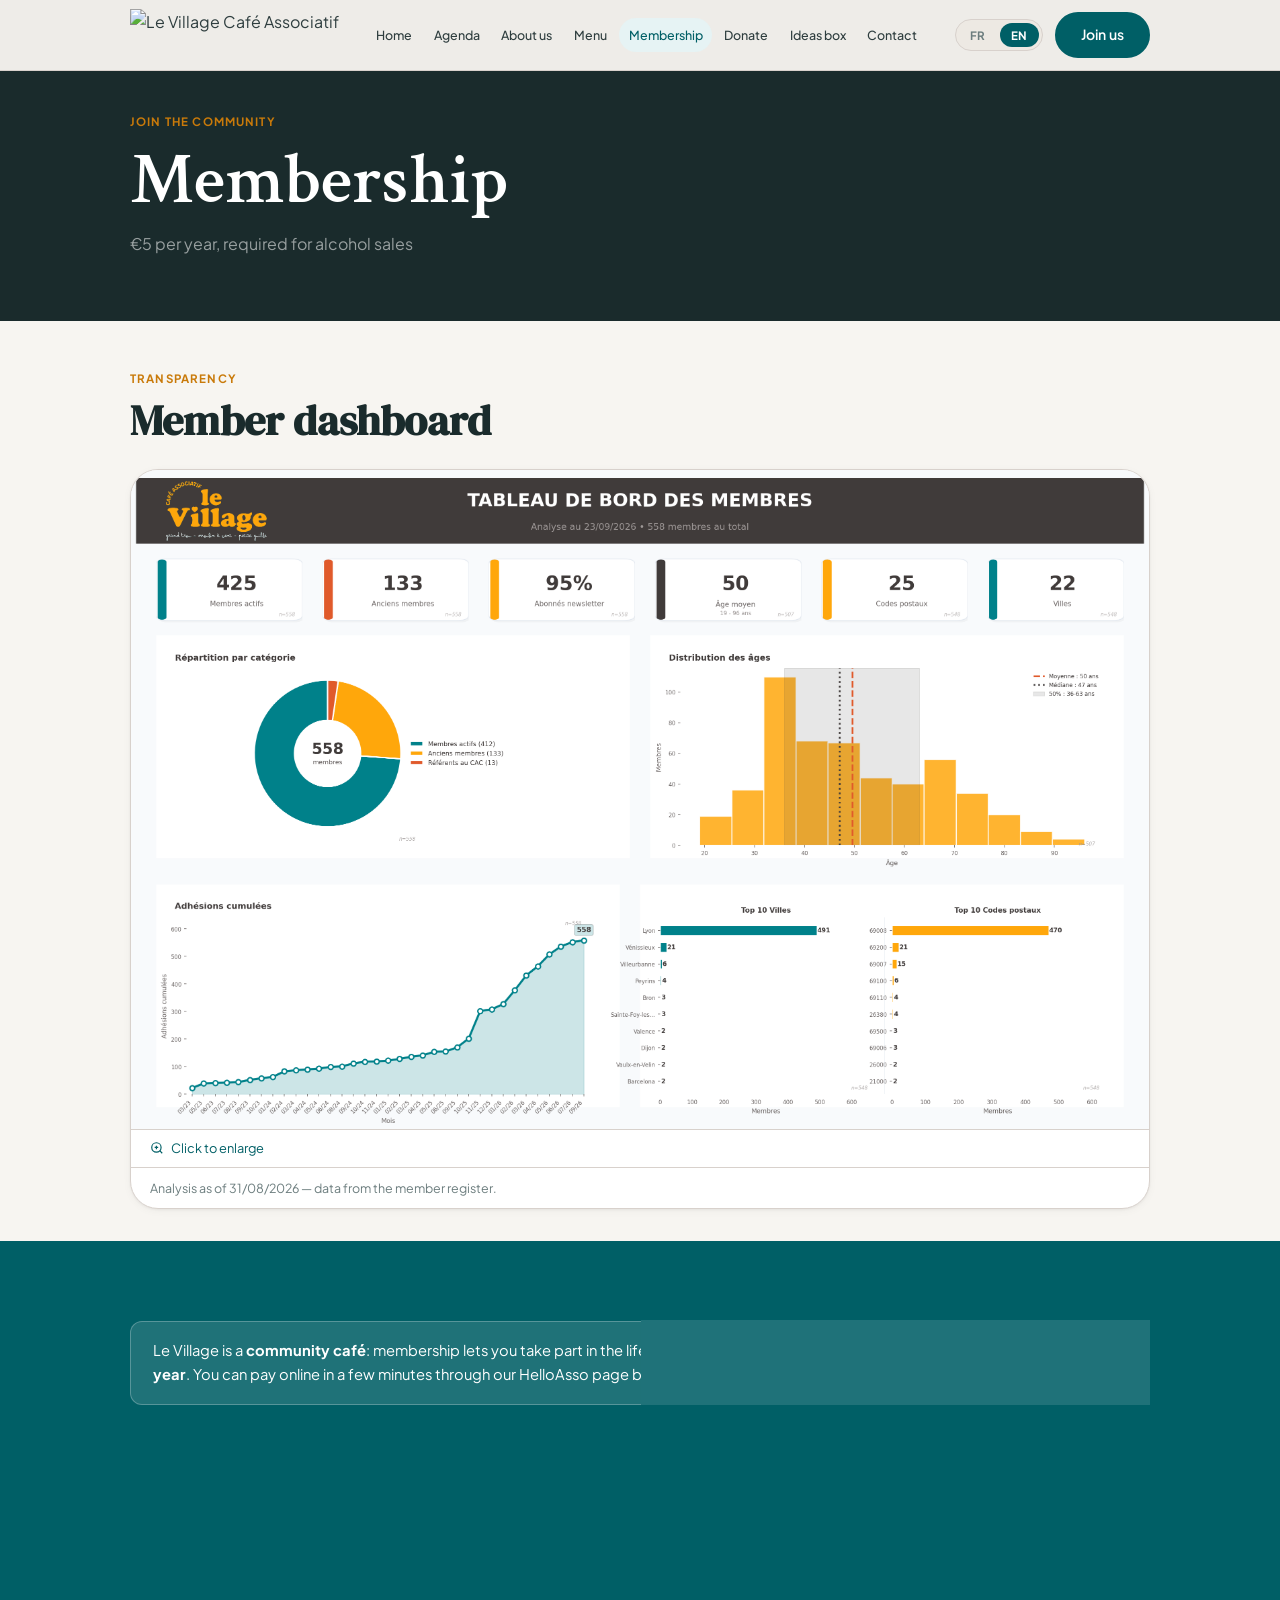
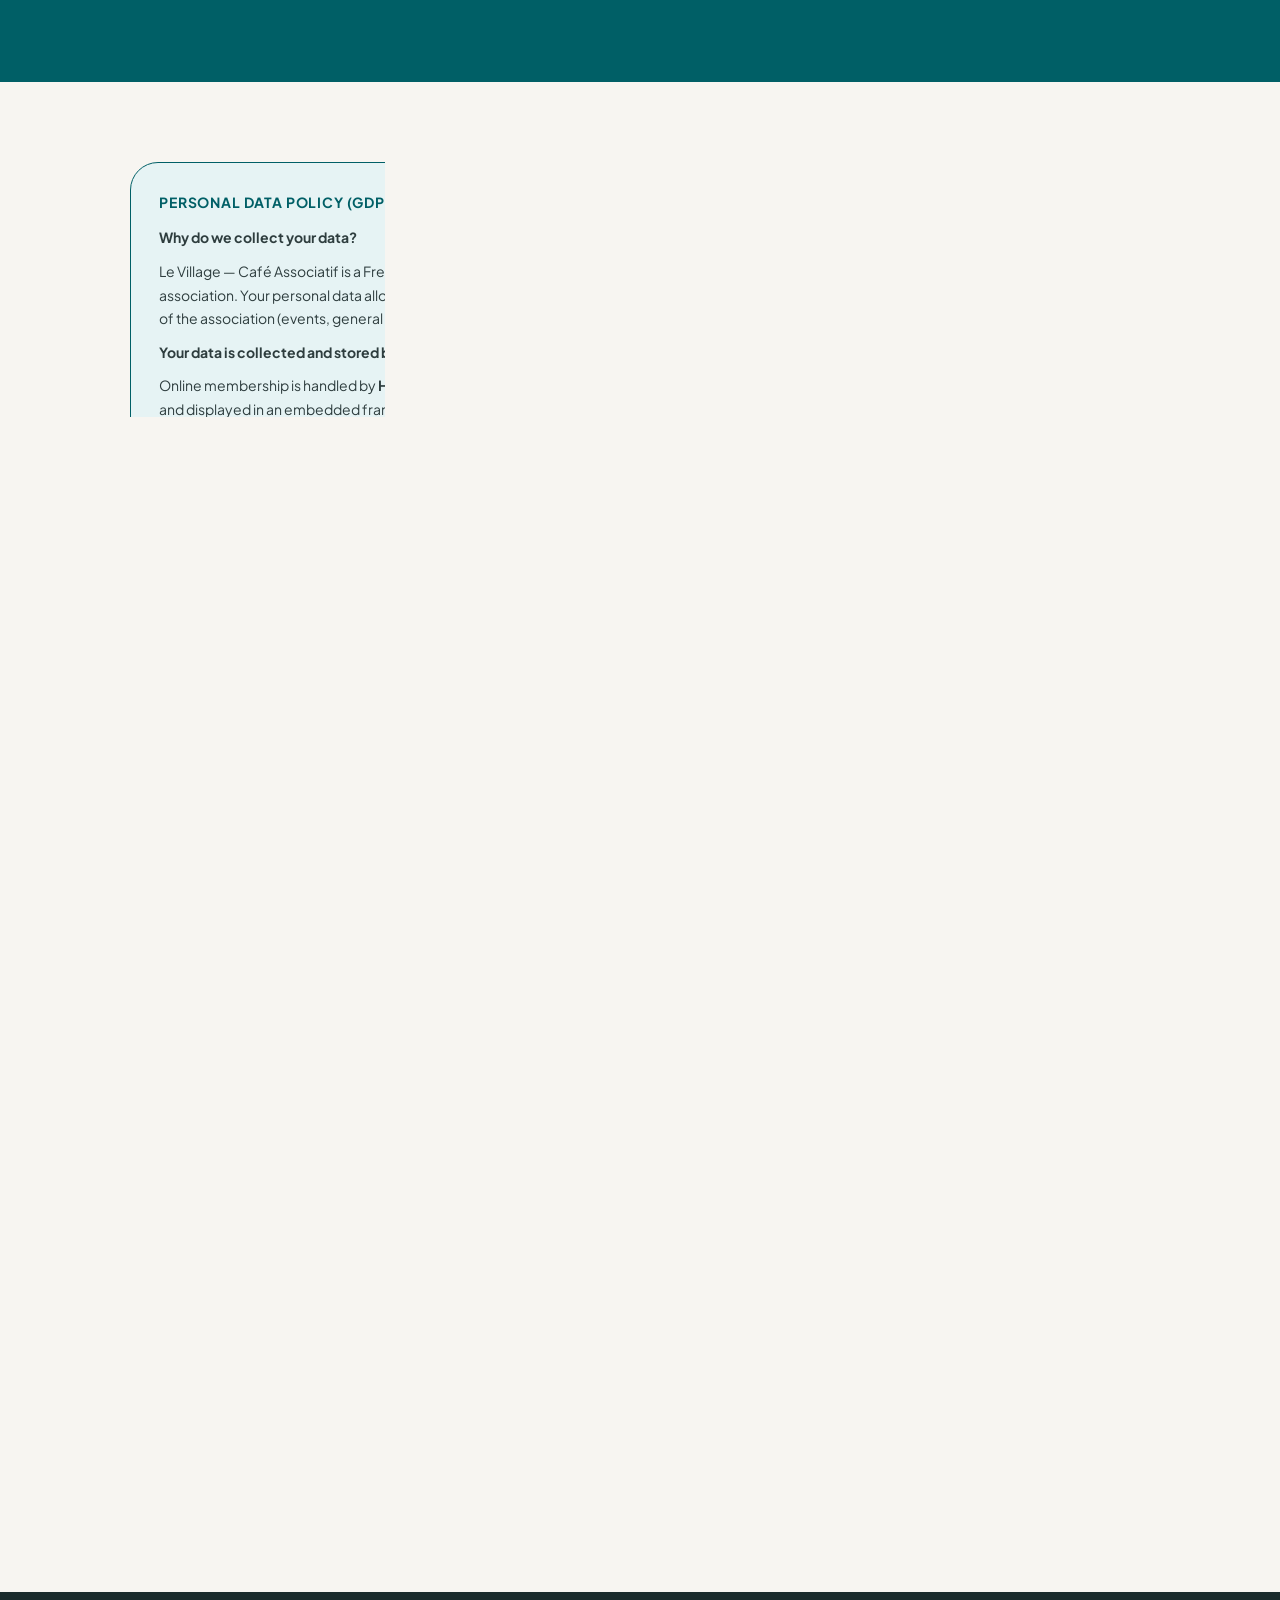
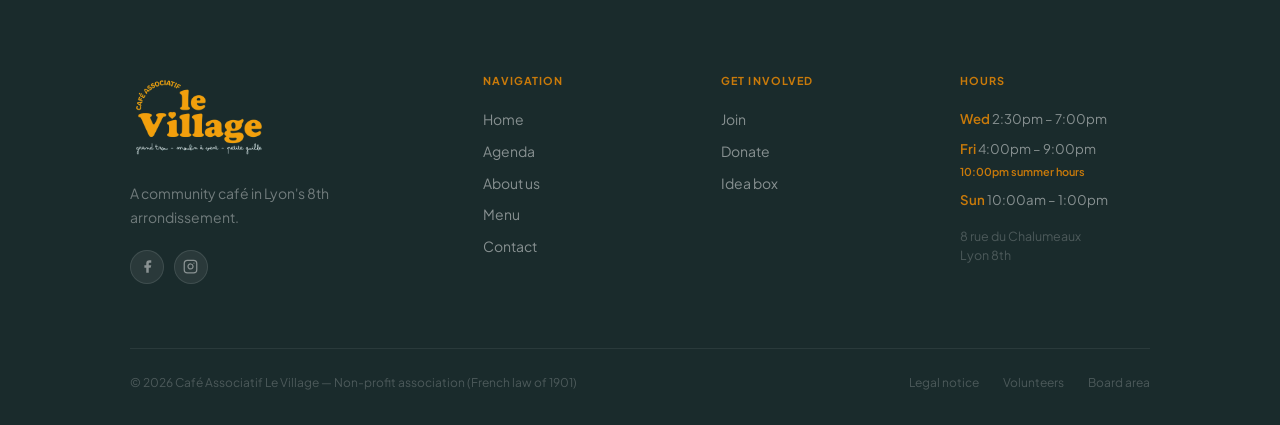
==== commit 68c54b14: "Ouverture le mercredi au lieu du mardi et programme de novembre Les horaires du site passent du mard" ====
--- a/adhesion.html
+++ b/adhesion.html
@@ -209,7 +209,7 @@
         <div><img src="assets/images/logo-detoure-orange.png" alt="Le Village" class="footer-logo"><p class="footer-tagline" data-fr="Un café associatif du 8e arrondissement de Lyon." data-en="A community café in Lyon's 8th arrondissement.">Un café associatif du 8e arrondissement de Lyon.</p><div class="footer-social"><a href="https://www.facebook.com/profile.php?id=61574530611496" class="soc-btn" target="_blank" rel="noopener" aria-label="Facebook"><svg viewBox="0 0 24 24" fill="currentColor"><path d="M18 2h-3a5 5 0 0 0-5 5v3H7v4h3v8h4v-8h3l1-4h-4V7a1 1 0 0 1 1-1h3z"/></svg></a><a href="https://www.instagram.com/cafe_associatif_le_village" class="soc-btn" target="_blank" rel="noopener" aria-label="Instagram"><svg viewBox="0 0 24 24" fill="none" stroke="currentColor" stroke-width="2" stroke-linecap="round" stroke-linejoin="round"><rect x="2" y="2" width="20" height="20" rx="5" ry="5"/><path d="M16 11.37A4 4 0 1 1 12.63 8 4 4 0 0 1 16 11.37z"/><line x1="17.5" y1="6.5" x2="17.51" y2="6.5"/></svg></a></div></div>
         <div><p class="fc-title" data-fr="Navigation" data-en="Navigation">Navigation</p><nav class="fc-links"><a href="index.html" data-fr="Accueil" data-en="Home">Accueil</a><a href="agenda.html" data-fr="Agenda" data-en="Agenda">Agenda</a><a href="qui-sommes-nous.html" data-fr="Qui sommes-nous" data-en="About us">Qui sommes-nous</a><a href="carte.html" data-fr="La Carte" data-en="Menu">La Carte</a><a href="contact.html" data-fr="Contact" data-en="Contact">Contact</a></nav></div>
         <div><p class="fc-title" data-fr="Participer" data-en="Get involved">Participer</p><nav class="fc-links"><a href="adhesion.html" data-fr="Adhérer" data-en="Join">Adhérer</a><a href="don.html" data-fr="Faire un don" data-en="Donate">Faire un don</a><a href="boite-a-idees.html" data-fr="Boîte à idées" data-en="Idea box">Boîte à idées</a></nav></div>
-        <div><p class="fc-title" data-fr="Horaires" data-en="Hours">Horaires</p><div class="fc-hours"><p class="fc-hour" data-fr-rich="<strong>Mar</strong> 14h30 – 19h00" data-en-rich="<strong>Tue</strong> 2:30pm – 7:00pm"><strong>Mar</strong> 14h30 – 19h00</p><p class="fc-hour" data-fr-rich="<strong>Ven</strong> 16h00 – 21h00 <span class=&quot;summer-note&quot;>22h00 en heures d'été</span>" data-en-rich="<strong>Fri</strong> 4:00pm – 9:00pm <span class=&quot;summer-note&quot;>10:00pm summer hours</span>"><strong>Ven</strong> 16h00 – 21h00 <span class="summer-note">22h00 en heures d'été</span></p><p class="fc-hour" data-fr-rich="<strong>Dim</strong> 10h00 – 13h00" data-en-rich="<strong>Sun</strong> 10:00am – 1:00pm"><strong>Dim</strong> 10h00 – 13h00</p></div><p style="font-size:.78rem;color:rgba(255,255,255,.22);margin-top:1rem;line-height:1.5;" data-fr-rich="8 rue du Chalumeaux<br>Lyon 8e" data-en-rich="8 rue du Chalumeaux<br>Lyon 8th">8 rue du Chalumeaux<br>Lyon 8e</p></div>
+        <div><p class="fc-title" data-fr="Horaires" data-en="Hours">Horaires</p><div class="fc-hours"><p class="fc-hour" data-fr-rich="<strong>Mer</strong> 14h30 – 19h00" data-en-rich="<strong>Wed</strong> 2:30pm – 7:00pm"><strong>Mer</strong> 14h30 – 19h00</p><p class="fc-hour" data-fr-rich="<strong>Ven</strong> 16h00 – 21h00 <span class=&quot;summer-note&quot;>22h00 en heures d'été</span>" data-en-rich="<strong>Fri</strong> 4:00pm – 9:00pm <span class=&quot;summer-note&quot;>10:00pm summer hours</span>"><strong>Ven</strong> 16h00 – 21h00 <span class="summer-note">22h00 en heures d'été</span></p><p class="fc-hour" data-fr-rich="<strong>Dim</strong> 10h00 – 13h00" data-en-rich="<strong>Sun</strong> 10:00am – 1:00pm"><strong>Dim</strong> 10h00 – 13h00</p></div><p style="font-size:.78rem;color:rgba(255,255,255,.22);margin-top:1rem;line-height:1.5;" data-fr-rich="8 rue du Chalumeaux<br>Lyon 8e" data-en-rich="8 rue du Chalumeaux<br>Lyon 8th">8 rue du Chalumeaux<br>Lyon 8e</p></div>
       </div>
       <div class="footer-bottom"><span data-fr="© 2026 Café Associatif Le Village — Association loi 1901" data-en="© 2026 Café Associatif Le Village — Non-profit association (French law of 1901)">© 2026 Café Associatif Le Village — Association loi 1901</span><div class="footer-bottom-links"><a href="contact.html" data-fr="Mentions légales" data-en="Legal notice">Mentions légales</a><a href="benevoles.html" data-fr="Bénévoles" data-en="Volunteers">Bénévoles</a><a href="ca.html" data-fr="Espace CA" data-en="Board area">Espace CA</a></div></div>
     </div>
